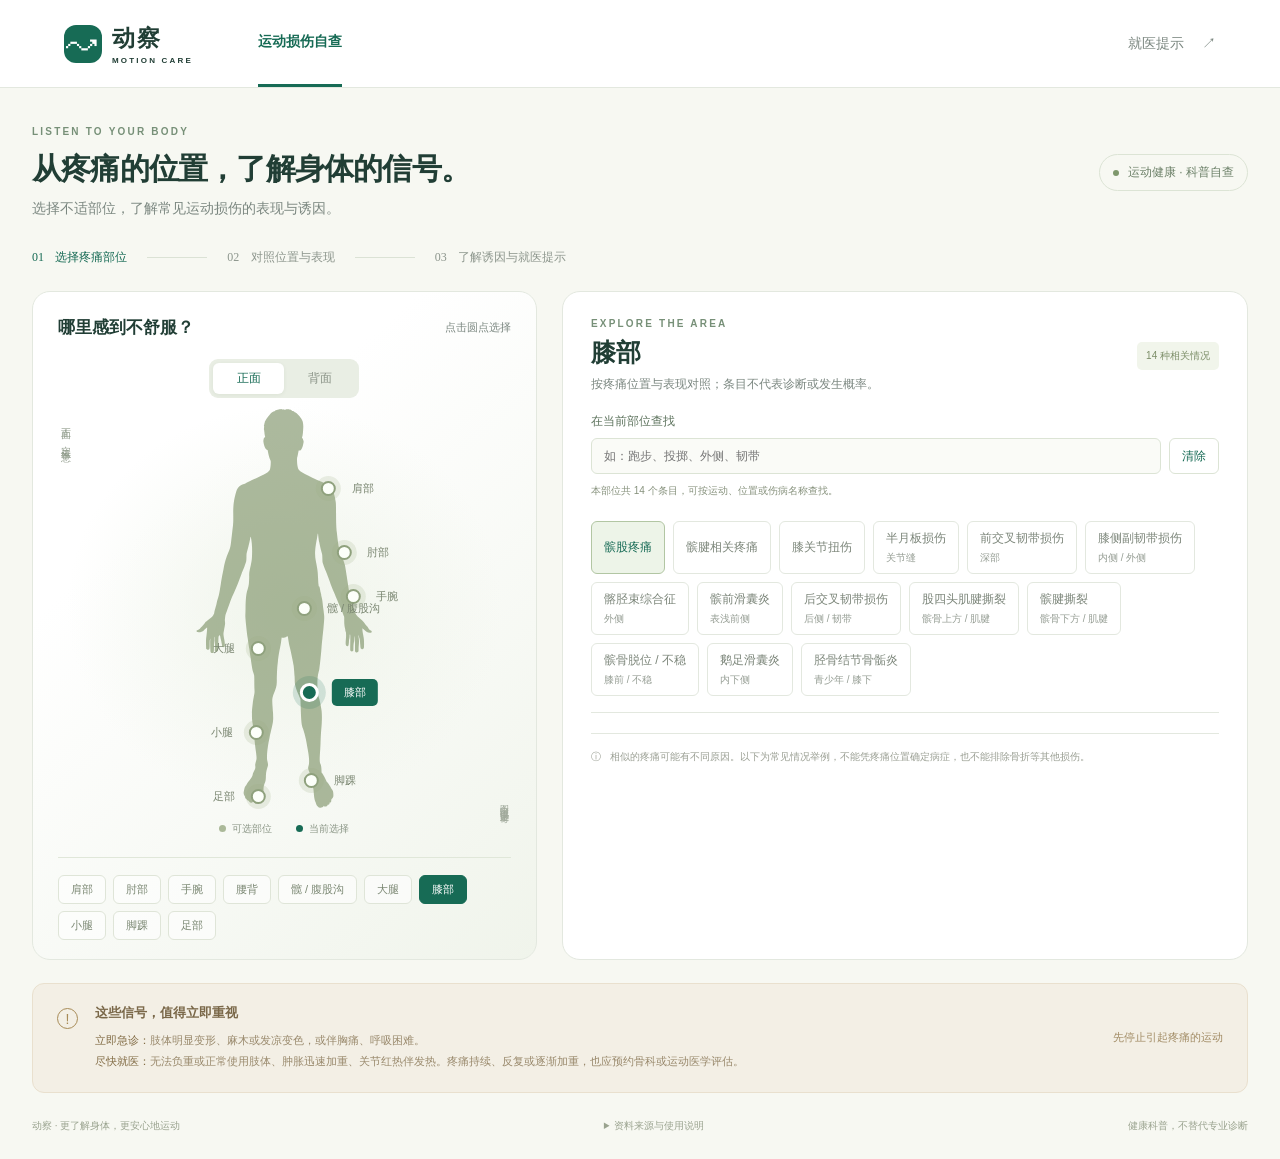
==== index.html @ 27d018d8 "Add files via upload 上传网站初始版本" ====
<!doctype html>
<html lang="zh-CN">
<head><meta charset="utf-8"><meta name="viewport" content="width=device-width, initial-scale=1"><title>动察 · 运动损伤自查</title><meta name="description" content="从疼痛部位出发，了解常见运动损伤的具体位置、疼痛表现与诱因。仅供健康科普，不替代医疗诊断。"><link rel="icon" href="data:image/svg+xml,%3Csvg xmlns='http://www.w3.org/2000/svg' viewBox='0 0 32 32'%3E%3Crect width='32' height='32' rx='9' fill='%23106b56'/%3E%3Cpath d='M5 17h7l3-8 4 15 3-7h5' stroke='white' fill='none' stroke-width='2'/%3E%3C/svg%3E"><link rel="stylesheet" href="style.css"><link rel="stylesheet" href="anatomy.css?v=loc3"><script defer src="conditions.js"></script><script defer src="sports-conditions.js"></script><script defer src="rehab.js"></script><script defer src="anatomy/credits.js"></script><script defer src="anatomy-zh.js?v=loc3"></script><script defer src="anatomy-locations.js?v=loc3"></script><script defer src="anatomy.js?v=loc3"></script><script defer src="app.js"></script></head>
<body>
<header class="header"><a class="brand" href="./" aria-label="动察首页"><span class="brand-icon">↝</span><strong>动察<span>MOTION CARE</span></strong></a><span class="nav-active">运动损伤自查</span><a class="header-help" href="#safety">就医提示 <span>↗</span></a></header>
<main><div class="intro"><div><div class="eyebrow">LISTEN TO YOUR BODY</div><h1>从疼痛的位置，了解身体的信号。</h1><p>选择不适部位，了解常见运动损伤的表现与诱因。</p></div><span class="intro-label"><i></i> 运动健康 · 科普自查</span></div>
<div class="steps"><span class="current"><b>01</b> 选择疼痛部位</span><i></i><span><b>02</b> 对照位置与表现</span><i></i><span><b>03</b> 了解诱因与就医提示</span></div>
<div class="workspace"><section class="body-panel" aria-labelledby="body-title"><div class="panel-heading"><h2 id="body-title">哪里感到不舒服？</h2><span>点击圆点选择</span></div><div class="view-switch" aria-label="人体视角"><button data-view="front" aria-pressed="true">正面</button><button data-view="back" aria-pressed="false">背面</button></div><div class="body-stage"><span class="orientation" id="orientation">正面 · 示意图</span><div class="human"><img src="body.svg" alt="人体全身轮廓，使用标记或下方按钮选择疼痛部位"><div id="hotspots"></div></div><span class="body-caption">图中区域仅供定位参考</span></div><div class="legend"><span><i></i>可选部位</span><span><i class="selected-dot"></i>当前选择</span></div><div class="region-buttons" id="regions" aria-label="按名称选择部位"></div></section>
<section class="detail-panel" aria-labelledby="region-title"><div class="region-header"><div><div class="eyebrow">EXPLORE THE AREA</div><h2 id="region-title"></h2><p id="region-subtitle"></p></div><span class="region-number" id="region-count"></span></div><div class="condition-tabs" id="conditions" aria-label="选择常见损伤"></div><article id="detail" aria-live="polite"></article><div class="clinical-note"><span>ⓘ</span><p>相似的疼痛可能有不同原因。以下为常见情况举例，不能凭疼痛位置确定病症，也不能排除骨折等其他损伤。</p></div></section></div>
<section class="safety" id="safety"><div class="safety-symbol">!</div><div><h2>这些信号，值得立即重视</h2><p><strong>立即急诊：</strong>肢体明显变形、麻木或发凉变色，或伴胸痛、呼吸困难。<br><strong>尽快就医：</strong>无法负重或正常使用肢体、肿胀迅速加重、关节红热伴发热。疼痛持续、反复或逐渐加重，也应预约骨科或运动医学评估。</p></div><span class="safety-tag">先停止引起疼痛的运动</span></section>
<footer><span>动察 · 更了解身体，更安心地运动</span><details><summary>资料来源与使用说明</summary><p>医学科普参考 NHS、AAOS、Mayo Clinic、AOFAS、ASSH、HSS 及运动损伤医学综述；各条目附对应来源。本页内容为整理摘要，未经过临床审核，不提供诊断、用药或个体化治疗建议。资料核对：2026-10-04。</p><p><a href="https://www.nhs.uk/conditions/sprains-and-strains/" target="_blank" rel="noopener">NHS · 扭伤与拉伤</a> · <a href="https://www.orthoinfo.org/diseases--conditions/sprains-strains-and-other-soft-tissue-injuries" target="_blank" rel="noopener">AAOS · 软组织损伤</a></p><p>人体轮廓：Mikael Häggström / Frédéric MICHEL / RexxS，公共领域。<a href="https://commons.wikimedia.org/wiki/File:Human_body_silhouette.svg" target="_blank" rel="noopener">查看原图</a>。本页调整显示颜色；正背面使用相同定位轮廓，非精确解剖图。</p><p>你的部位选择仅在当前页面使用，不上传健康信息。</p></details><span>健康科普，不替代专业诊断</span></footer></main></body></html>
---- style.css ----
@charset "UTF-8";
@media(min-width:761px){.body-panel{align-self:start;position:sticky;top:20px}}
.rehab-section{margin-top:24px;border-top:1px solid var(--line);padding-top:22px}.rehab-heading{display:flex;gap:9px;align-items:flex-start}.rehab-heading h4{font-size:16px;margin:0 0 5px}.rehab-heading p{font-size:11px;color:#7d8c76;margin:0}.rehab-badge{margin-left:auto;white-space:nowrap;background:#edf4e8;color:var(--green);padding:5px 8px;border-radius:5px;font-size:10px}.rehab-prerequisite{margin-top:15px;padding:13px 15px;background:#f0f5eb;border-radius:8px;color:#61745a;font-size:11px;line-height:1.9}.rehab-prerequisite strong{font-size:12px;color:var(--green)}.rehab-prerequisite p{margin:4px 0 0}.rehab-stage{margin-top:19px}.rehab-stage h5{margin:0 0 5px;font-size:13px;color:var(--green)}.rehab-stage>p{font-size:11px;line-height:1.8;color:#88907f;margin:0 0 10px}.exercise-card{margin:8px 0;border:1px solid #dfe8d8;border-radius:8px;background:#fcfdf9;overflow:hidden}.exercise-card summary{cursor:pointer;padding:12px 14px;line-height:1.7;color:#355a43;font-size:12px}.exercise-card summary span{font-weight:600}.exercise-card summary small{display:block;margin-left:16px;margin-top:3px;color:#8a957e;font-size:10px}.exercise-card[open] summary{background:#f1f6eb;border-bottom:1px solid #e2e9dc}.exercise-body{padding:3px 14px 13px;font-size:11px;line-height:1.9;color:#6a7b60}.exercise-equipment{color:#8d9983;font-size:10px}.exercise-body ol{padding-left:20px}.exercise-body li+li{margin-top:5px}.exercise-tip{padding:8px 10px;background:#f6f1e7;border-radius:5px;color:#8a7755}.exercise-body a,.rehab-link{font-size:10px;color:var(--green);text-underline-offset:3px}.rehab-avoid{font-size:11px;line-height:1.9;color:#867452;margin:15px 0}.rehab-stop{border-left:3px solid #c29765;padding:10px 13px;background:#f8f3e9;border-radius:4px;color:#8a7250;font-size:11px;line-height:1.9}.rehab-stop p{margin:4px 0 0}.rehab-dosage,.rehab-review{font-size:10px;line-height:1.9;color:#929a87}.rehab-review{margin-bottom:0}.rehab-path{padding-left:21px;color:#6e7e64;font-size:12px;line-height:1.9}.rehab-path li{padding:5px 0 5px 4px}@media(max-width:760px){.exercise-card summary{padding:12px}.rehab-heading h4{font-size:15px}.rehab-heading{gap:7px}.rehab-badge{font-size:9px;padding:5px 6px}}
.condition-search{margin-top:20px}.condition-search label{display:block;font-size:12px;color:#5c725c;margin-bottom:8px}.condition-search>div{display:flex;gap:8px}.condition-search input{width:100%;min-width:0;padding:10px 12px;border:1px solid #dce4d5;border-radius:6px;font:inherit;font-size:12px;background:#fafbf7;color:var(--dark)}.condition-search input:focus-visible{outline:2px solid var(--green);outline-offset:2px}.condition-search button{flex-shrink:0;border:1px solid #dce4d5;background:white;border-radius:6px;color:var(--green);font-size:12px;padding:8px 12px}.condition-search p{font-size:10px;color:#87927d;line-height:1.7;margin:8px 0 0}.empty-result{background:#f5f7ef;padding:24px 18px;border-radius:8px}.empty-result h3{font-size:16px}.empty-result p{font-size:12px;line-height:1.8;color:#7a856f}.region-number{white-space:nowrap;flex-shrink:0}
.condition-tabs button small{display:block;font-size:10px;font-weight:400;opacity:.8;margin-top:4px}.condition-tabs button{text-align:left}.condition-care{margin-top:16px;padding:12px 14px;background:#f8f3e9;border-left:3px solid #bd9b69;border-radius:4px;color:#806d4d;font-size:11px;line-height:1.8}.condition-care strong{font-size:12px}.condition-care p{margin:4px 0 0}
.human img{opacity:.65!important;filter:none!important}
:root{--green:#176b55;--dark:#213e35;--muted:#7b8780;--line:#e3e8df;--paper:#f7f8f2;--light:#eaf1e7;--orange:#d88255}*{box-sizing:border-box}html{scroll-behavior:smooth}body{margin:0;background:var(--paper);color:var(--dark);font-family:Inter,"Segoe UI","Microsoft YaHei",sans-serif;font-size:14px}button,a{-webkit-tap-highlight-color:transparent}button{font:inherit;cursor:pointer}button:focus-visible,a:focus-visible,summary:focus-visible{outline:3px solid #d99b52;outline-offset:4px}a{color:var(--green)}.header{height:88px;background:#fff;border-bottom:1px solid var(--line);display:flex;align-items:center;padding:0 max(5vw,24px);gap:65px}.brand{text-decoration:none;display:flex;gap:10px;align-items:center;color:var(--dark)}.brand-icon{display:grid;place-items:center;width:38px;height:38px;background:var(--green);color:white;font-size:35px;border-radius:12px}.brand strong{font-size:23px;letter-spacing:2px}.brand strong span{display:block;font-size:8px;letter-spacing:2.2px;margin-top:2px}.nav-active{align-self:stretch;display:flex;align-items:center;border-bottom:3px solid var(--green);font-weight:600;color:var(--green)}.header-help{margin-left:auto;color:var(--muted);text-decoration:none}.header-help span{margin-left:14px}main{max-width:1320px;margin:auto;padding:38px 32px 24px}.intro{display:flex;align-items:center;justify-content:space-between}.eyebrow{font-size:10px;font-weight:650;letter-spacing:2.2px;color:#779078}h1{font-size:30px;letter-spacing:-.8px;margin:12px 0 10px;font-weight:600}.intro p{color:var(--muted);margin:0;font-size:14px}.intro-label{color:#6c8068;font-size:12px;padding:9px 13px;border:1px solid #dce4d5;border-radius:30px}.intro-label i{display:inline-block;width:6px;height:6px;background:#7e976c;border-radius:50%;margin-right:6px}.steps{display:flex;align-items:center;gap:20px;margin:31px 0 25px;font-size:12px;color:#8d968d}.steps b{font-family:Georgia,serif;font-weight:400;margin-right:8px}.steps .current{color:var(--green)}.steps i{width:60px;height:1px;background:#dbe2d5}.workspace{display:grid;grid-template-columns:minmax(320px,.92fr) minmax(450px,1.25fr);gap:25px}.body-panel,.detail-panel{background:white;border:1px solid var(--line);border-radius:18px}.body-panel{padding:24px 25px 19px;background:linear-gradient(140deg,#fff 30%,#f0f4eb)}.panel-heading{display:flex;align-items:center;justify-content:space-between}.panel-heading h2{font-size:17px;margin:0}.panel-heading>span{font-size:11px;color:var(--muted)}.view-switch{margin:20px auto 0;display:flex;width:150px;padding:4px;background:#e9eee4;border-radius:9px}.view-switch button{width:50%;padding:7px;border:0;border-radius:6px;background:transparent;color:#8a9387;font-size:12px}.view-switch button[aria-pressed=true]{background:white;color:var(--green);box-shadow:0 1px 4px #233a1510}.body-stage{height:420px;position:relative;background:radial-gradient(ellipse at center,#e5eddc80,transparent 68%)}.human{position:absolute;width:176.36px;height:400px;top:10px;left:50%;transform:translateX(-50%)}.human img{width:100%;height:100%;opacity:.18;filter:sepia(1) saturate(.6)}.orientation{position:absolute;top:22px;left:0;color:#8d9988;font-size:10px;writing-mode:vertical-rl;letter-spacing:2px}.body-caption{position:absolute;right:0;bottom:10px;color:#a1aa9c;font-size:9px;writing-mode:vertical-rl;letter-spacing:1px}.hotspot{position:absolute;transform:translate(-50%,-50%);width:34px;height:34px;background:transparent;border:0;display:grid;place-items:center;border-radius:50%;z-index:1}.hotspot::before{content:'';display:block;width:11px;height:11px;background:#fcfff9;border:2px solid #8fa17d;border-radius:50%;box-shadow:0 0 0 5px #99ac8030}.hotspot[aria-pressed=true]::before{width:13px;height:13px;background:var(--green);border:3px solid white;box-shadow:0 0 0 7px #176b5529}.hotspot span{position:absolute;white-space:nowrap;left:40px;font-size:11px;color:#798570;pointer-events:none}.hotspot.left-label span{left:auto;right:40px}.hotspot[aria-pressed=true] span{background:var(--green);color:white;padding:6px 12px;border-radius:5px}.legend{display:flex;justify-content:center;gap:24px;font-size:10px;color:#8b9686;margin:4px 0 21px}.legend i{display:inline-block;width:7px;height:7px;background:#abb999;border-radius:50%;margin-right:6px}.legend .selected-dot{background:var(--green)}.region-buttons{display:flex;flex-wrap:wrap;gap:7px;padding-top:17px;border-top:1px solid #e0e7d9}.region-buttons button{background:#fff9;border:1px solid #dfe5d8;border-radius:6px;padding:6px 12px;color:#7a8772;font-size:11px}.region-buttons button[aria-pressed=true]{background:var(--green);color:white;border-color:var(--green)}.detail-panel{padding:26px 28px}.region-header{display:flex;align-items:center;justify-content:space-between}.region-header h2{font-size:25px;margin:7px 0}.region-header p{font-size:12px;color:var(--muted);margin:0}.region-number{font-size:10px;background:#f1f5eb;color:#7c8e68;border-radius:5px;padding:7px 9px}.condition-tabs{display:flex;gap:8px;flex-wrap:wrap;margin:22px 0 20px;border-bottom:1px solid var(--line);padding-bottom:16px}.condition-tabs button{border:1px solid var(--line);background:white;color:#7b8579;padding:8px 12px;border-radius:6px;font-size:12px}.condition-tabs button[aria-pressed=true]{background:#edf4e8;color:var(--green);border-color:#b2c6a3}.detail-top{display:flex;align-items:center;justify-content:space-between;gap:12px}h3{font-size:20px;margin:0 0 4px;font-weight:600}.english{font-size:10px;color:#99a190;letter-spacing:.4px}.kind{font-size:10px;color:#aa8253;background:#f8f2e5;padding:5px 8px;border-radius:4px;white-space:nowrap}.location-card{display:grid;grid-template-columns:145px 1fr;margin-top:18px;background:#f5f7ef;border:1px solid #e9eddf;border-radius:10px;overflow:hidden;min-height:150px;align-items:center}.zoom{height:150px;position:relative;overflow:hidden;border-right:1px solid #e3e9d9;background:radial-gradient(ellipse,#edf0df,transparent)}.zoom svg{width:100%;height:100%}.location-copy{padding:17px}.location-copy h4{font-size:12px;margin:0 0 8px}.location-copy p{font-size:12px;line-height:1.8;color:#7a856f;margin:0}.location-key{font-size:9px;color:#b58264;margin-top:10px}.location-key::before{content:'●';margin-right:5px}.description-row{display:grid;grid-template-columns:28px 1fr;gap:7px;margin:20px 0 0}.row-icon{width:23px;height:23px;display:grid;place-items:center;background:#edf2e7;border-radius:6px;font-size:13px;color:#769261}.description-row h4{font-size:13px;margin:1px 0 7px}.description-row p{font-size:12px;line-height:1.95;color:#7a8477;margin:0}.tags{display:flex;gap:6px;margin-top:8px;flex-wrap:wrap}.tags span{font-size:10px;border:1px solid #e5e9df;color:#89927f;border-radius:4px;padding:3px 7px}.source{font-size:10px;display:inline-block;margin-top:14px;color:#8b9683;text-underline-offset:3px}.clinical-note{display:flex;gap:9px;border-top:1px solid var(--line);margin-top:18px;padding-top:14px;color:#9a9f93;font-size:10px;line-height:1.7}.clinical-note p{margin:0}.safety{background:#f3efe5;border:1px solid #e9e0ce;margin-top:23px;border-radius:12px;padding:20px 24px;display:flex;align-items:center;gap:17px}.safety-symbol{align-self:flex-start;margin-top:4px;display:grid;place-items:center;border:1.5px solid #a78b57;border-radius:50%;width:21px;height:21px;color:#a78b57;flex-shrink:0}.safety h2{font-size:13px;margin:0 0 8px;color:#7a6849}.safety p{font-size:11px;color:#99896c;line-height:1.9;margin:0}.safety strong{font-weight:500;color:#826c45}.safety-tag{white-space:nowrap;font-size:11px;color:#a18b64;margin-left:auto}footer{display:flex;justify-content:space-between;gap:20px;margin-top:24px;font-size:10px;color:#9aa38f;line-height:1.8}footer details{max-width:430px}footer summary{cursor:pointer}footer a{color:#789169}button:hover{filter:brightness(.96)}@media(min-width:1500px){main{padding-top:48px}}@media(max-width:1000px){.workspace{grid-template-columns:1fr 1.2fr;gap:16px}.detail-panel{padding:22px 20px}.intro-label{display:none}.body-panel{padding:24px 18px}.safety-tag{display:none}.location-card{grid-template-columns:115px 1fr}h1{font-size:27px}}@media(max-width:760px){.header{height:72px;padding:0 20px;gap:25px}.brand strong{font-size:20px}.header-help{font-size:11px}.nav-active{font-size:12px}main{padding:25px 16px}.intro h1{font-size:24px;line-height:1.5;max-width:320px}.intro p{font-size:12px}.steps{gap:8px;font-size:10px;justify-content:space-between}.steps i{width:15px}.steps b{margin-right:3px}.workspace{grid-template-columns:1fr}.body-stage{height:390px}.human{height:370px;width:163.14px}.region-buttons{justify-content:center}.detail-panel{padding:24px 20px}.safety{padding:19px 16px;align-items:flex-start}.safety p{font-size:11px}footer{flex-direction:column;gap:9px}.location-card{grid-template-columns:120px 1fr}.body-panel{padding:22px}.panel-heading>span{font-size:10px}}@media(prefers-reduced-motion:reduce){html{scroll-behavior:auto}}
---- anatomy.css ----
.anatomy-card{margin:20px 0 0;border:1px solid #dfe7d8;border-radius:12px;overflow:hidden;background:#fff}.anatomy-heading{padding:17px 18px 12px;display:flex;gap:12px;align-items:center;justify-content:space-between;background:#f7f9f2}.anatomy-heading h4{margin:5px 0 0;font-size:16px;color:#335344}.anatomy-heading .eyebrow{font-size:9px;letter-spacing:2px}.anatomy-view{font-size:10px;color:#86927c;padding:5px 8px;border:1px solid #dce5d2;border-radius:5px;white-space:nowrap}.anatomy-focus{display:flex;gap:9px;align-items:flex-start;padding:12px 18px;background:#fffaf4;border-bottom:1px solid #f0e5d7}.anatomy-focus>span{flex-shrink:0;border-radius:4px;padding:3px 7px;background:#f4e6d8;color:#ad754e;font-size:10px}.anatomy-focus p{font-size:12px;line-height:1.8;margin:0;color:#876c4f}.anatomy-focus strong{font-weight:500}.anatomy-open{position:relative;display:block;width:100%;padding:0;background:#fff;border:0;border-bottom:1px solid var(--line);text-align:initial;cursor:zoom-in}.anatomy-open img{display:block;width:100%;height:350px;object-fit:contain;padding:14px 18px 27px}.anatomy-open:hover{filter:none;background:#fdfefb}.anatomy-open>span{position:absolute;bottom:11px;right:13px;border:1px solid #dbe4d4;border-radius:5px;background:#fffffff2;color:var(--green);padding:5px 8px;font-size:10px}.anatomy-card figcaption{padding:15px 18px;background:#fafbf7;display:grid;grid-template-columns:1fr 1fr;gap:12px 18px}.anatomy-card h5{font-size:11px;font-weight:600;color:#5b7556;margin:0 0 8px}.anatomy-parts ul{list-style:none;padding:0;margin:0}.anatomy-parts li{font-size:10px;line-height:1.8;color:#85927a;margin-top:4px}.anatomy-parts li::before{content:'—';color:#a5b795;margin-right:6px}.anatomy-location p{font-size:12px;line-height:1.9;margin:0;color:#7b886e}.anatomy-context,.anatomy-note,.anatomy-credit{grid-column:1/-1;font-size:10px;line-height:1.8;margin:0;color:#8f9987}.anatomy-context{padding:9px 10px;background:#f0f4e9;border-radius:5px;color:#728365}.anatomy-credit{font-size:9px;padding-top:9px;border-top:1px solid #e7ecdf}.anatomy-credit a{color:#7c906a;text-underline-offset:3px}.anatomy-dialog{width:min(1050px,94vw);max-height:92vh;border:1px solid #dce5d4;border-radius:16px;padding:23px;background:#fff;box-shadow:0 20px 90px #17332240;color:var(--dark)}.anatomy-dialog::backdrop{background:#1634269c;backdrop-filter:none}.anatomy-dialog-head{display:flex;gap:15px;justify-content:space-between;align-items:center}.anatomy-dialog-head span{font-size:11px;color:#8b977e}.anatomy-dialog-head h2{font-size:19px;margin:6px 0 0;line-height:1.6}.anatomy-dialog-head button{flex-shrink:0;width:35px;height:35px;border:1px solid #dfe7d8;border-radius:50%;color:#6d825f;background:#f7f9f2;font-size:25px}.anatomy-dialog-focus{font-size:12px;line-height:1.9;color:#916d49;padding:10px 12px;background:#fcf6ed;border-radius:5px}.anatomy-dialog>img{display:block;width:100%;height:auto;max-height:65vh;object-fit:contain;background:white}.anatomy-dialog-note{font-size:11px;line-height:1.8;color:#8c9781}.anatomy-dialog .anatomy-credit{margin-top:14px}@media(max-width:760px){.anatomy-heading{padding:14px 12px;gap:6px}.anatomy-heading h4{font-size:15px}.anatomy-view{font-size:9px;padding:4px 6px}.anatomy-focus{padding:11px 12px;gap:7px}.anatomy-focus p{font-size:11px}.anatomy-focus>span{font-size:9px;padding:3px 5px}.anatomy-open img{height:300px;padding:12px 8px 28px}.anatomy-card figcaption{padding:13px 12px;grid-template-columns:1fr;gap:14px}.anatomy-location{padding-top:12px;border-top:1px solid #e4ebdc}.anatomy-parts ul{display:grid;grid-template-columns:1fr 1fr;gap:0 6px}.anatomy-parts li{font-size:10px;overflow-wrap:anywhere}.anatomy-dialog{padding:15px;width:95vw;border-radius:12px}.anatomy-dialog-head h2{font-size:16px}.anatomy-dialog>img{max-height:none}}
.anatomy-open .anatomy-graphic{display:block;width:100%;height:350px;padding:14px 18px 27px;box-sizing:border-box}.anatomy-dialog>.anatomy-graphic{display:block;width:100%;height:auto;max-height:65vh;background:#fff}.anatomy-graphic text{user-select:none}@media(max-width:760px){.anatomy-open .anatomy-graphic{height:300px;padding:12px 8px 28px}.anatomy-dialog>.anatomy-graphic{max-height:none}}
.location-key-panel{padding:14px 18px;background:#fff6ef;border-bottom:1px solid #f0dfd2;color:#914b32}.location-key-panel strong{font-size:12px}.location-key-panel p{margin:6px 0;font-size:13px;line-height:1.8}.location-key-panel .location-detail{font-size:11px;color:#86725e}.location-key-panel small{font-size:10px;line-height:1.7;color:#948575}.location-key-deep{background:#fff8eb}.location-key-reference{background:#f1f4ed;color:#5c7054}.anatomy-dialog .location-key-panel{border-radius:8px;margin-top:12px}.condition-location-markers text{font-weight:700}
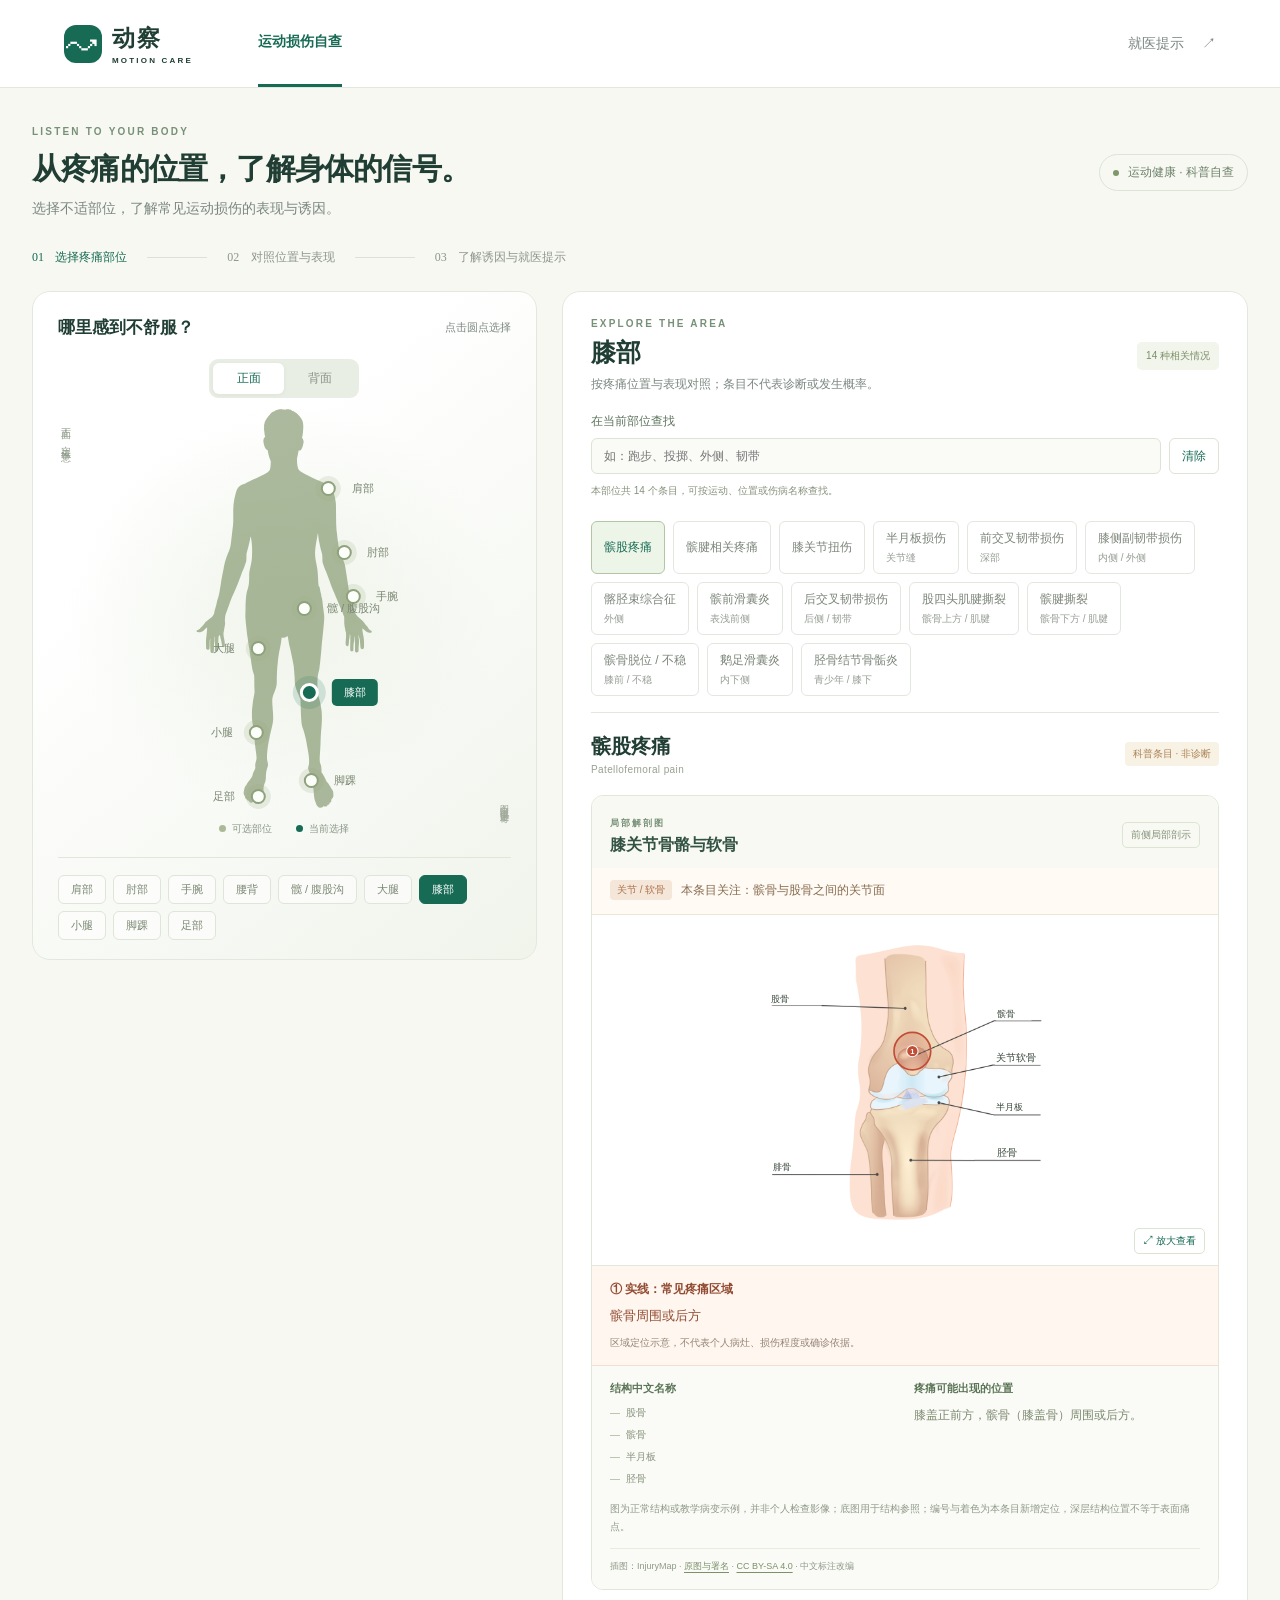
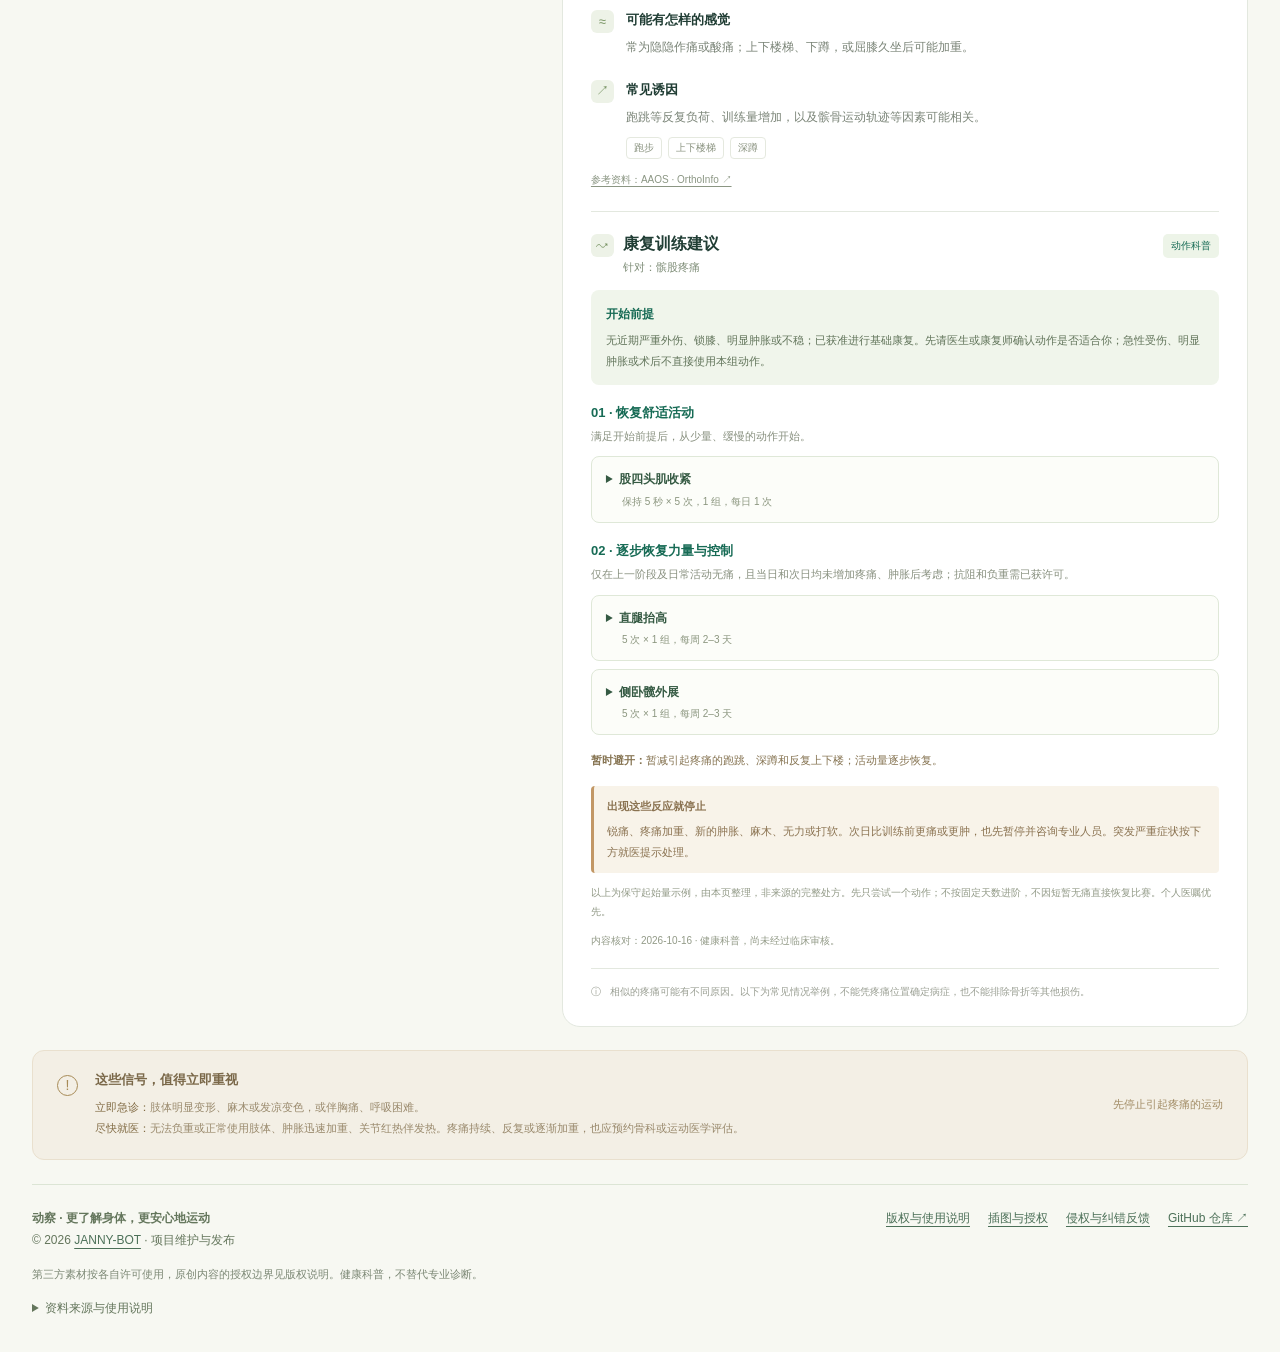
==== commit c7f12a00: "Add files via upload 补齐： - 页脚的 © 2026 JANNY-BOT 署名与版权入口 - 版权、隐私、健康内容及侵权反馈说明 - 32 项插图的作者与授权清单 - 仓" ====
--- a/index.html
+++ b/index.html
@@ -1,6 +1,6 @@
 <!doctype html>
 <html lang="zh-CN">
-<head><meta charset="utf-8"><meta name="viewport" content="width=device-width, initial-scale=1"><title>动察 · 运动损伤自查</title><meta name="description" content="从疼痛部位出发，了解常见运动损伤的具体位置、疼痛表现与诱因。仅供健康科普，不替代医疗诊断。"><link rel="icon" href="data:image/svg+xml,%3Csvg xmlns='http://www.w3.org/2000/svg' viewBox='0 0 32 32'%3E%3Crect width='32' height='32' rx='9' fill='%23106b56'/%3E%3Cpath d='M5 17h7l3-8 4 15 3-7h5' stroke='white' fill='none' stroke-width='2'/%3E%3C/svg%3E"><link rel="stylesheet" href="style.css"><link rel="stylesheet" href="anatomy.css?v=loc3"><script defer src="conditions.js"></script><script defer src="sports-conditions.js"></script><script defer src="rehab.js"></script><script defer src="anatomy/credits.js"></script><script defer src="anatomy-zh.js?v=loc3"></script><script defer src="anatomy-locations.js?v=loc3"></script><script defer src="anatomy.js?v=loc3"></script><script defer src="app.js"></script></head>
+<head><meta charset="utf-8"><meta name="viewport" content="width=device-width, initial-scale=1"><title>动察 · 运动损伤自查</title><meta name="description" content="从疼痛部位出发，了解常见运动损伤的具体位置、疼痛表现与诱因。仅供健康科普，不替代医疗诊断。"><link rel="icon" href="data:image/svg+xml,%3Csvg xmlns='http://www.w3.org/2000/svg' viewBox='0 0 32 32'%3E%3Crect width='32' height='32' rx='9' fill='%23106b56'/%3E%3Cpath d='M5 17h7l3-8 4 15 3-7h5' stroke='white' fill='none' stroke-width='2'/%3E%3C/svg%3E"><link rel="stylesheet" href="style.css"><link rel="stylesheet" href="anatomy.css?v=loc3"><script defer src="conditions.js"></script><script defer src="sports-conditions.js"></script><script defer src="rehab.js"></script><script defer src="anatomy/credits.js"></script><script defer src="anatomy-zh.js?v=loc3"></script><script defer src="anatomy-locations.js?v=loc3"></script><script defer src="anatomy.js?v=loc3"></script><script defer src="app.js"></script><link rel="stylesheet" href="legal.css?v=rights1"></head>
 <body>
 <header class="header"><a class="brand" href="./" aria-label="动察首页"><span class="brand-icon">↝</span><strong>动察<span>MOTION CARE</span></strong></a><span class="nav-active">运动损伤自查</span><a class="header-help" href="#safety">就医提示 <span>↗</span></a></header>
 <main><div class="intro"><div><div class="eyebrow">LISTEN TO YOUR BODY</div><h1>从疼痛的位置，了解身体的信号。</h1><p>选择不适部位，了解常见运动损伤的表现与诱因。</p></div><span class="intro-label"><i></i> 运动健康 · 科普自查</span></div>
@@ -8,4 +8,4 @@
 <div class="workspace"><section class="body-panel" aria-labelledby="body-title"><div class="panel-heading"><h2 id="body-title">哪里感到不舒服？</h2><span>点击圆点选择</span></div><div class="view-switch" aria-label="人体视角"><button data-view="front" aria-pressed="true">正面</button><button data-view="back" aria-pressed="false">背面</button></div><div class="body-stage"><span class="orientation" id="orientation">正面 · 示意图</span><div class="human"><img src="body.svg" alt="人体全身轮廓，使用标记或下方按钮选择疼痛部位"><div id="hotspots"></div></div><span class="body-caption">图中区域仅供定位参考</span></div><div class="legend"><span><i></i>可选部位</span><span><i class="selected-dot"></i>当前选择</span></div><div class="region-buttons" id="regions" aria-label="按名称选择部位"></div></section>
 <section class="detail-panel" aria-labelledby="region-title"><div class="region-header"><div><div class="eyebrow">EXPLORE THE AREA</div><h2 id="region-title"></h2><p id="region-subtitle"></p></div><span class="region-number" id="region-count"></span></div><div class="condition-tabs" id="conditions" aria-label="选择常见损伤"></div><article id="detail" aria-live="polite"></article><div class="clinical-note"><span>ⓘ</span><p>相似的疼痛可能有不同原因。以下为常见情况举例，不能凭疼痛位置确定病症，也不能排除骨折等其他损伤。</p></div></section></div>
 <section class="safety" id="safety"><div class="safety-symbol">!</div><div><h2>这些信号，值得立即重视</h2><p><strong>立即急诊：</strong>肢体明显变形、麻木或发凉变色，或伴胸痛、呼吸困难。<br><strong>尽快就医：</strong>无法负重或正常使用肢体、肿胀迅速加重、关节红热伴发热。疼痛持续、反复或逐渐加重，也应预约骨科或运动医学评估。</p></div><span class="safety-tag">先停止引起疼痛的运动</span></section>
-<footer><span>动察 · 更了解身体，更安心地运动</span><details><summary>资料来源与使用说明</summary><p>医学科普参考 NHS、AAOS、Mayo Clinic、AOFAS、ASSH、HSS 及运动损伤医学综述；各条目附对应来源。本页内容为整理摘要，未经过临床审核，不提供诊断、用药或个体化治疗建议。资料核对：2026-10-04。</p><p><a href="https://www.nhs.uk/conditions/sprains-and-strains/" target="_blank" rel="noopener">NHS · 扭伤与拉伤</a> · <a href="https://www.orthoinfo.org/diseases--conditions/sprains-strains-and-other-soft-tissue-injuries" target="_blank" rel="noopener">AAOS · 软组织损伤</a></p><p>人体轮廓：Mikael Häggström / Frédéric MICHEL / RexxS，公共领域。<a href="https://commons.wikimedia.org/wiki/File:Human_body_silhouette.svg" target="_blank" rel="noopener">查看原图</a>。本页调整显示颜色；正背面使用相同定位轮廓，非精确解剖图。</p><p>你的部位选择仅在当前页面使用，不上传健康信息。</p></details><span>健康科普，不替代专业诊断</span></footer></main></body></html>
+<footer class="site-footer"><div><p><strong>动察 · 更了解身体，更安心地运动</strong></p><p>© 2026 <a href="https://github.com/JANNY-BOT" target="_blank" rel="noopener">JANNY-BOT</a> · 项目维护与发布</p></div><nav aria-label="版权与反馈"><a href="legal.html">版权与使用说明</a><a href="third-party-notices.html">插图与授权</a><a href="legal.html#report">侵权与纠错反馈</a><a href="https://github.com/JANNY-BOT/motion-check" target="_blank" rel="noopener">GitHub 仓库 ↗</a></nav><p class="footer-note">第三方素材按各自许可使用，原创内容的授权边界见版权说明。健康科普，不替代专业诊断。</p><details><summary>资料来源与使用说明</summary><p>医学科普参考 NHS、AAOS、Mayo Clinic、AOFAS、ASSH、HSS 及运动损伤医学综述；各条目附对应来源。本页内容为整理摘要，未经过临床审核，不提供诊断、用药或个体化治疗建议。资料核对：2026-10-04。</p><p><a href="https://www.nhs.uk/conditions/sprains-and-strains/" target="_blank" rel="noopener">NHS · 扭伤与拉伤</a> · <a href="https://www.orthoinfo.org/diseases--conditions/sprains-strains-and-other-soft-tissue-injuries" target="_blank" rel="noopener">AAOS · 软组织损伤</a></p><p>人体轮廓：Mikael Häggström / Frédéric MICHEL / RexxS，公共领域。<a href="https://commons.wikimedia.org/wiki/File:Human_body_silhouette.svg" target="_blank" rel="noopener">查看原图</a>。本页调整显示颜色；正背面使用相同定位轮廓，非精确解剖图。</p><p>你的部位选择仅在当前页面使用，不上传健康信息。</p></details></footer></main></body></html>
--- a/legal.css
+++ b/legal.css
@@ -0,0 +1 @@
+.site-footer{display:grid;grid-template-columns:1fr auto;gap:12px 24px;padding:22px 0 8px;border-top:1px solid #dce5d5;color:#64765c;font-size:12px;line-height:1.9}.site-footer p{margin:0}.site-footer nav{display:flex;flex-wrap:wrap;gap:8px 18px}.site-footer a{color:#4c7058;text-underline-offset:4px}.site-footer details{grid-column:1/-1;max-width:none}.site-footer details p{margin-top:10px}.site-footer .footer-note{grid-column:1/-1;font-size:11px;color:#7c8875}.legal-main{max-width:940px;margin:auto;padding:40px 24px 64px;color:#344b3c;line-height:1.95}.legal-main h1{font-size:28px;line-height:1.5}.legal-main h2{font-size:19px;margin:30px 0 12px}.legal-main p,.legal-main li{font-size:14px;color:#61705b}.legal-main a{color:#28745a;text-underline-offset:4px;overflow-wrap:anywhere}.legal-meta{font-size:12px;color:#7c8875}.legal-nav{display:flex;gap:12px 22px;flex-wrap:wrap;padding:16px 0;border-bottom:1px solid #dce5d5}.legal-callout{background:#f5eee2;border-left:3px solid #b89663;border-radius:5px;padding:14px 18px}.license-table-wrap{overflow-x:auto}.license-table{border-collapse:collapse;width:100%;font-size:12px;min-width:650px}.license-table th,.license-table td{text-align:left;vertical-align:top;padding:12px;border-bottom:1px solid #dce5d5}.license-table th{background:#edf2e7}.license-table td:first-child{min-width:150px}.license-table td a{overflow-wrap:anywhere}.legal-main :focus-visible,.site-footer :focus-visible{outline:2px solid #3d7f60;outline-offset:4px}@media(max-width:760px){.site-footer{grid-template-columns:1fr;font-size:11px}.legal-main{padding:26px 18px 44px}.legal-main h1{font-size:23px}.legal-main p,.legal-main li{font-size:13px}}
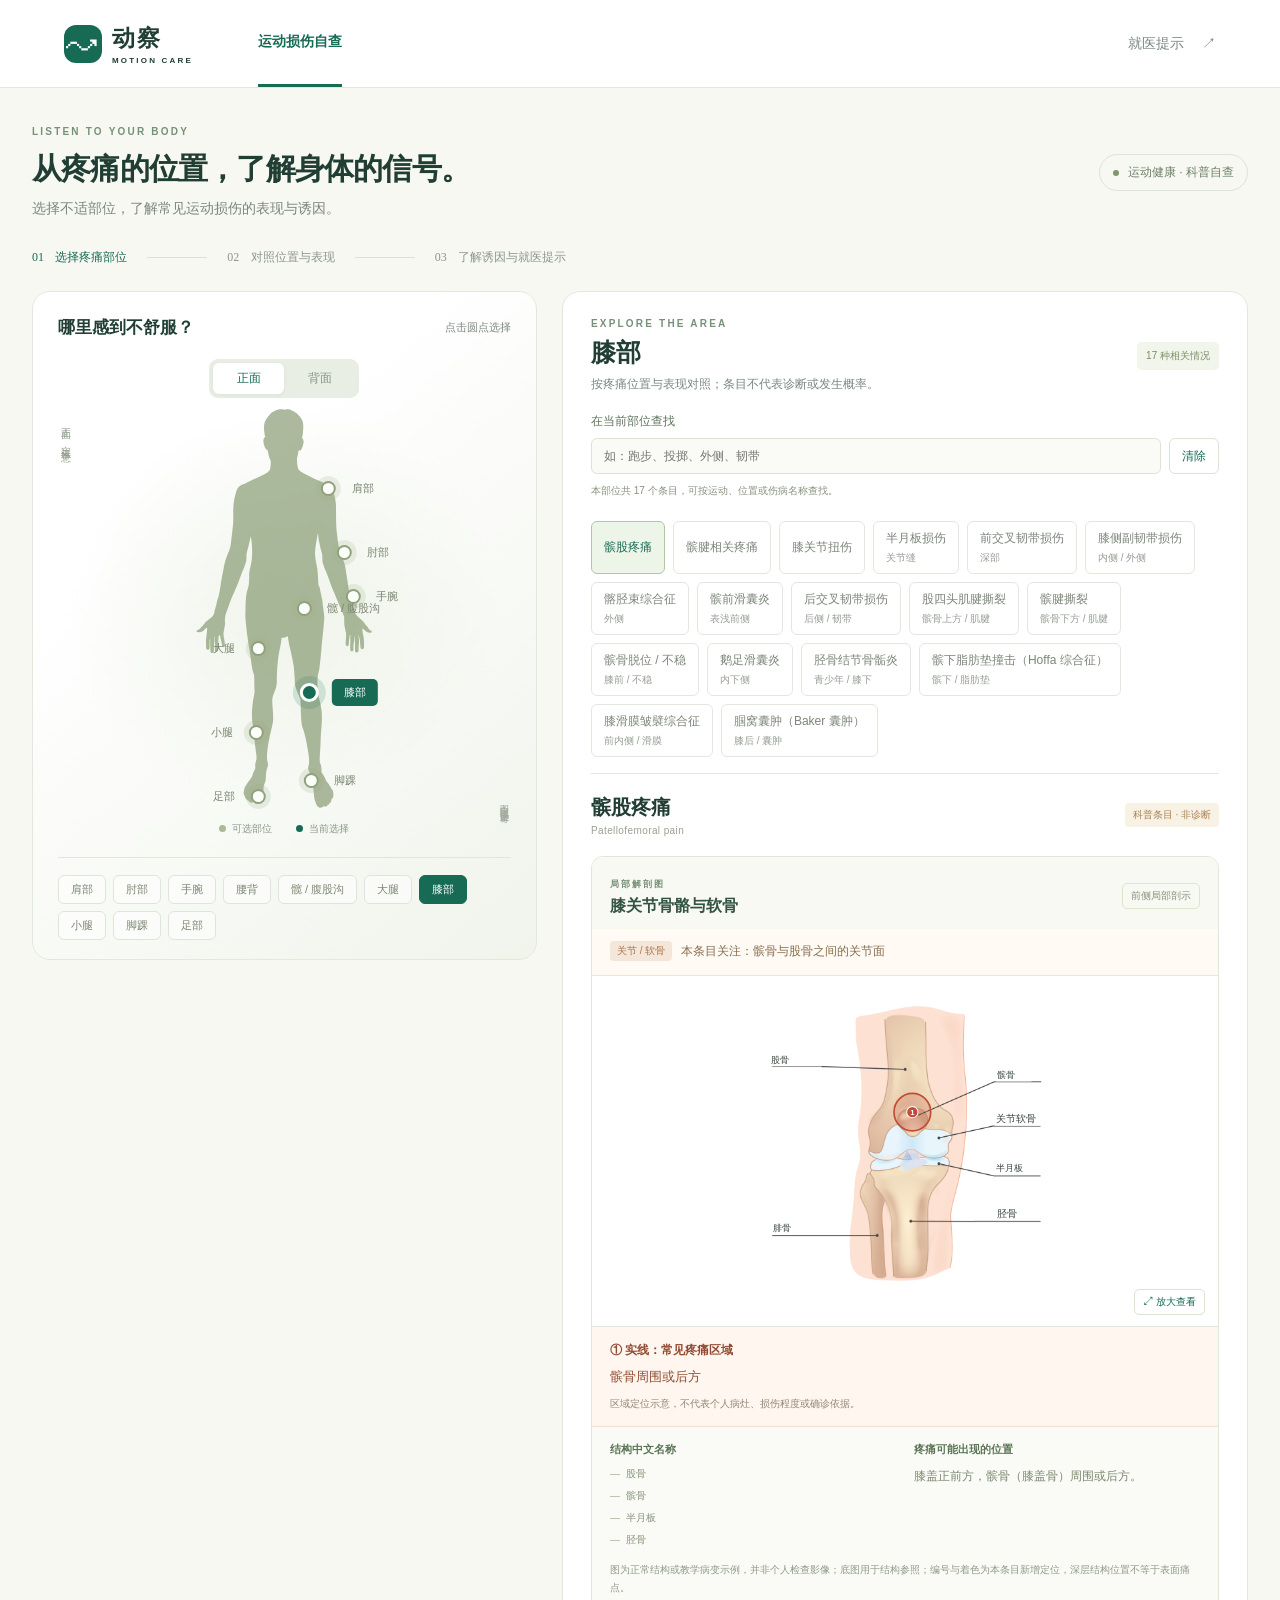
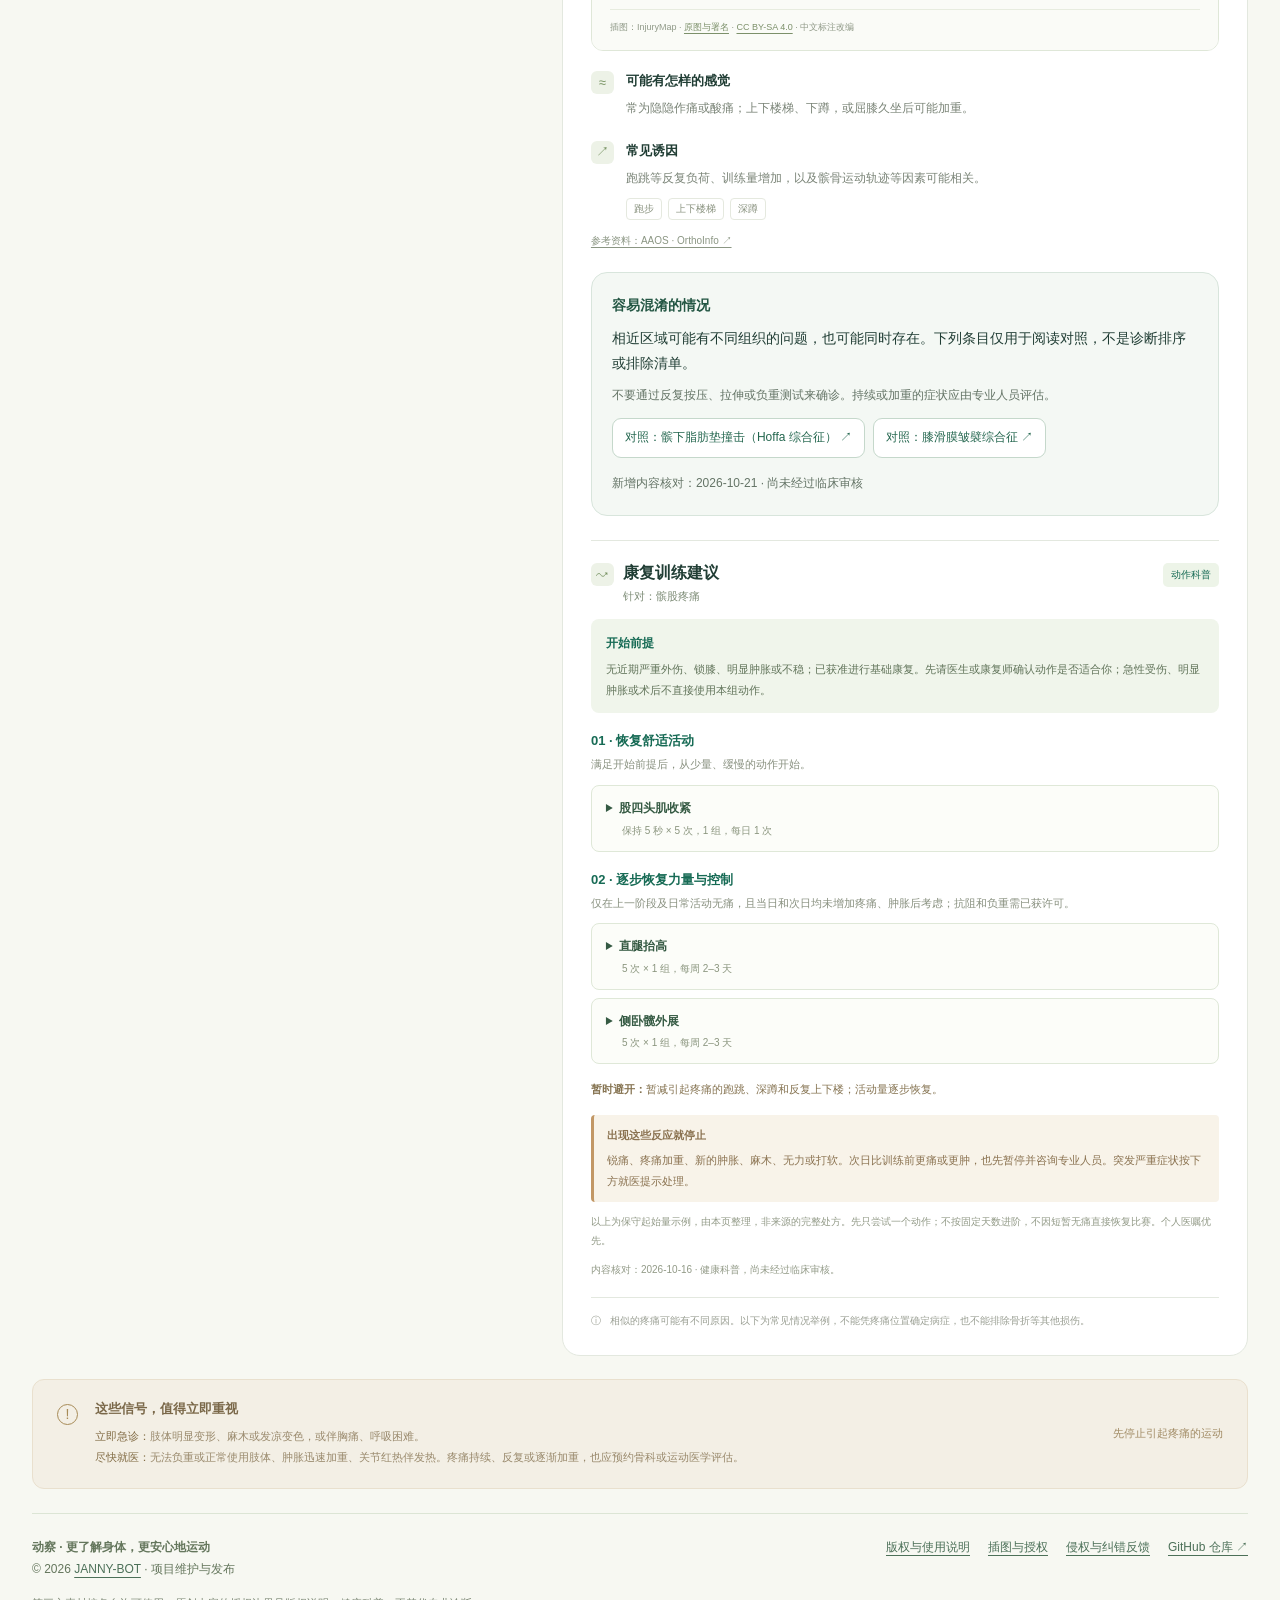
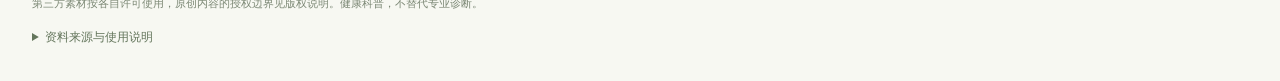
==== commit 9d8c18d0: "Add files via upload - 增加了一些症状 - 增加“容易混淆的情况”和条目互跳，并补齐定位说明、参考来源及康复注意事项" ====
--- a/index.html
+++ b/index.html
@@ -1,6 +1,6 @@
 <!doctype html>
 <html lang="zh-CN">
-<head><meta charset="utf-8"><meta name="viewport" content="width=device-width, initial-scale=1"><title>动察 · 运动损伤自查</title><meta name="description" content="从疼痛部位出发，了解常见运动损伤的具体位置、疼痛表现与诱因。仅供健康科普，不替代医疗诊断。"><link rel="icon" href="data:image/svg+xml,%3Csvg xmlns='http://www.w3.org/2000/svg' viewBox='0 0 32 32'%3E%3Crect width='32' height='32' rx='9' fill='%23106b56'/%3E%3Cpath d='M5 17h7l3-8 4 15 3-7h5' stroke='white' fill='none' stroke-width='2'/%3E%3C/svg%3E"><link rel="stylesheet" href="style.css"><link rel="stylesheet" href="anatomy.css?v=loc3"><script defer src="conditions.js"></script><script defer src="sports-conditions.js"></script><script defer src="rehab.js"></script><script defer src="anatomy/credits.js"></script><script defer src="anatomy-zh.js?v=loc3"></script><script defer src="anatomy-locations.js?v=loc3"></script><script defer src="anatomy.js?v=loc3"></script><script defer src="app.js"></script><link rel="stylesheet" href="legal.css?v=rights1"></head>
+<head><meta charset="utf-8"><meta name="viewport" content="width=device-width, initial-scale=1"><title>动察 · 运动损伤自查</title><meta name="description" content="从疼痛部位出发，了解常见运动损伤的具体位置、疼痛表现与诱因。仅供健康科普，不替代医疗诊断。"><link rel="icon" href="data:image/svg+xml,%3Csvg xmlns='http://www.w3.org/2000/svg' viewBox='0 0 32 32'%3E%3Crect width='32' height='32' rx='9' fill='%23106b56'/%3E%3Cpath d='M5 17h7l3-8 4 15 3-7h5' stroke='white' fill='none' stroke-width='2'/%3E%3C/svg%3E"><link rel="stylesheet" href="style.css?v=20261021"><link rel="stylesheet" href="anatomy.css?v=loc3"><script defer src="conditions.js"></script><script defer src="sports-conditions.js"></script><script defer src="rehab.js?v=20261021"></script><script defer src="anatomy/credits.js"></script><script defer src="anatomy-zh.js?v=loc3"></script><script defer src="anatomy-locations.js?v=20261021"></script><script defer src="anatomy.js?v=20261021"></script><script defer src="overlooked-conditions.js?v=20261021"></script><script defer src="app.js?v=20261021"></script><link rel="stylesheet" href="legal.css?v=rights1"></head>
 <body>
 <header class="header"><a class="brand" href="./" aria-label="动察首页"><span class="brand-icon">↝</span><strong>动察<span>MOTION CARE</span></strong></a><span class="nav-active">运动损伤自查</span><a class="header-help" href="#safety">就医提示 <span>↗</span></a></header>
 <main><div class="intro"><div><div class="eyebrow">LISTEN TO YOUR BODY</div><h1>从疼痛的位置，了解身体的信号。</h1><p>选择不适部位，了解常见运动损伤的表现与诱因。</p></div><span class="intro-label"><i></i> 运动健康 · 科普自查</span></div>
--- a/style.css
+++ b/style.css
@@ -5,3 +5,12 @@
 .condition-tabs button small{display:block;font-size:10px;font-weight:400;opacity:.8;margin-top:4px}.condition-tabs button{text-align:left}.condition-care{margin-top:16px;padding:12px 14px;background:#f8f3e9;border-left:3px solid #bd9b69;border-radius:4px;color:#806d4d;font-size:11px;line-height:1.8}.condition-care strong{font-size:12px}.condition-care p{margin:4px 0 0}
 .human img{opacity:.65!important;filter:none!important}
 :root{--green:#176b55;--dark:#213e35;--muted:#7b8780;--line:#e3e8df;--paper:#f7f8f2;--light:#eaf1e7;--orange:#d88255}*{box-sizing:border-box}html{scroll-behavior:smooth}body{margin:0;background:var(--paper);color:var(--dark);font-family:Inter,"Segoe UI","Microsoft YaHei",sans-serif;font-size:14px}button,a{-webkit-tap-highlight-color:transparent}button{font:inherit;cursor:pointer}button:focus-visible,a:focus-visible,summary:focus-visible{outline:3px solid #d99b52;outline-offset:4px}a{color:var(--green)}.header{height:88px;background:#fff;border-bottom:1px solid var(--line);display:flex;align-items:center;padding:0 max(5vw,24px);gap:65px}.brand{text-decoration:none;display:flex;gap:10px;align-items:center;color:var(--dark)}.brand-icon{display:grid;place-items:center;width:38px;height:38px;background:var(--green);color:white;font-size:35px;border-radius:12px}.brand strong{font-size:23px;letter-spacing:2px}.brand strong span{display:block;font-size:8px;letter-spacing:2.2px;margin-top:2px}.nav-active{align-self:stretch;display:flex;align-items:center;border-bottom:3px solid var(--green);font-weight:600;color:var(--green)}.header-help{margin-left:auto;color:var(--muted);text-decoration:none}.header-help span{margin-left:14px}main{max-width:1320px;margin:auto;padding:38px 32px 24px}.intro{display:flex;align-items:center;justify-content:space-between}.eyebrow{font-size:10px;font-weight:650;letter-spacing:2.2px;color:#779078}h1{font-size:30px;letter-spacing:-.8px;margin:12px 0 10px;font-weight:600}.intro p{color:var(--muted);margin:0;font-size:14px}.intro-label{color:#6c8068;font-size:12px;padding:9px 13px;border:1px solid #dce4d5;border-radius:30px}.intro-label i{display:inline-block;width:6px;height:6px;background:#7e976c;border-radius:50%;margin-right:6px}.steps{display:flex;align-items:center;gap:20px;margin:31px 0 25px;font-size:12px;color:#8d968d}.steps b{font-family:Georgia,serif;font-weight:400;margin-right:8px}.steps .current{color:var(--green)}.steps i{width:60px;height:1px;background:#dbe2d5}.workspace{display:grid;grid-template-columns:minmax(320px,.92fr) minmax(450px,1.25fr);gap:25px}.body-panel,.detail-panel{background:white;border:1px solid var(--line);border-radius:18px}.body-panel{padding:24px 25px 19px;background:linear-gradient(140deg,#fff 30%,#f0f4eb)}.panel-heading{display:flex;align-items:center;justify-content:space-between}.panel-heading h2{font-size:17px;margin:0}.panel-heading>span{font-size:11px;color:var(--muted)}.view-switch{margin:20px auto 0;display:flex;width:150px;padding:4px;background:#e9eee4;border-radius:9px}.view-switch button{width:50%;padding:7px;border:0;border-radius:6px;background:transparent;color:#8a9387;font-size:12px}.view-switch button[aria-pressed=true]{background:white;color:var(--green);box-shadow:0 1px 4px #233a1510}.body-stage{height:420px;position:relative;background:radial-gradient(ellipse at center,#e5eddc80,transparent 68%)}.human{position:absolute;width:176.36px;height:400px;top:10px;left:50%;transform:translateX(-50%)}.human img{width:100%;height:100%;opacity:.18;filter:sepia(1) saturate(.6)}.orientation{position:absolute;top:22px;left:0;color:#8d9988;font-size:10px;writing-mode:vertical-rl;letter-spacing:2px}.body-caption{position:absolute;right:0;bottom:10px;color:#a1aa9c;font-size:9px;writing-mode:vertical-rl;letter-spacing:1px}.hotspot{position:absolute;transform:translate(-50%,-50%);width:34px;height:34px;background:transparent;border:0;display:grid;place-items:center;border-radius:50%;z-index:1}.hotspot::before{content:'';display:block;width:11px;height:11px;background:#fcfff9;border:2px solid #8fa17d;border-radius:50%;box-shadow:0 0 0 5px #99ac8030}.hotspot[aria-pressed=true]::before{width:13px;height:13px;background:var(--green);border:3px solid white;box-shadow:0 0 0 7px #176b5529}.hotspot span{position:absolute;white-space:nowrap;left:40px;font-size:11px;color:#798570;pointer-events:none}.hotspot.left-label span{left:auto;right:40px}.hotspot[aria-pressed=true] span{background:var(--green);color:white;padding:6px 12px;border-radius:5px}.legend{display:flex;justify-content:center;gap:24px;font-size:10px;color:#8b9686;margin:4px 0 21px}.legend i{display:inline-block;width:7px;height:7px;background:#abb999;border-radius:50%;margin-right:6px}.legend .selected-dot{background:var(--green)}.region-buttons{display:flex;flex-wrap:wrap;gap:7px;padding-top:17px;border-top:1px solid #e0e7d9}.region-buttons button{background:#fff9;border:1px solid #dfe5d8;border-radius:6px;padding:6px 12px;color:#7a8772;font-size:11px}.region-buttons button[aria-pressed=true]{background:var(--green);color:white;border-color:var(--green)}.detail-panel{padding:26px 28px}.region-header{display:flex;align-items:center;justify-content:space-between}.region-header h2{font-size:25px;margin:7px 0}.region-header p{font-size:12px;color:var(--muted);margin:0}.region-number{font-size:10px;background:#f1f5eb;color:#7c8e68;border-radius:5px;padding:7px 9px}.condition-tabs{display:flex;gap:8px;flex-wrap:wrap;margin:22px 0 20px;border-bottom:1px solid var(--line);padding-bottom:16px}.condition-tabs button{border:1px solid var(--line);background:white;color:#7b8579;padding:8px 12px;border-radius:6px;font-size:12px}.condition-tabs button[aria-pressed=true]{background:#edf4e8;color:var(--green);border-color:#b2c6a3}.detail-top{display:flex;align-items:center;justify-content:space-between;gap:12px}h3{font-size:20px;margin:0 0 4px;font-weight:600}.english{font-size:10px;color:#99a190;letter-spacing:.4px}.kind{font-size:10px;color:#aa8253;background:#f8f2e5;padding:5px 8px;border-radius:4px;white-space:nowrap}.location-card{display:grid;grid-template-columns:145px 1fr;margin-top:18px;background:#f5f7ef;border:1px solid #e9eddf;border-radius:10px;overflow:hidden;min-height:150px;align-items:center}.zoom{height:150px;position:relative;overflow:hidden;border-right:1px solid #e3e9d9;background:radial-gradient(ellipse,#edf0df,transparent)}.zoom svg{width:100%;height:100%}.location-copy{padding:17px}.location-copy h4{font-size:12px;margin:0 0 8px}.location-copy p{font-size:12px;line-height:1.8;color:#7a856f;margin:0}.location-key{font-size:9px;color:#b58264;margin-top:10px}.location-key::before{content:'●';margin-right:5px}.description-row{display:grid;grid-template-columns:28px 1fr;gap:7px;margin:20px 0 0}.row-icon{width:23px;height:23px;display:grid;place-items:center;background:#edf2e7;border-radius:6px;font-size:13px;color:#769261}.description-row h4{font-size:13px;margin:1px 0 7px}.description-row p{font-size:12px;line-height:1.95;color:#7a8477;margin:0}.tags{display:flex;gap:6px;margin-top:8px;flex-wrap:wrap}.tags span{font-size:10px;border:1px solid #e5e9df;color:#89927f;border-radius:4px;padding:3px 7px}.source{font-size:10px;display:inline-block;margin-top:14px;color:#8b9683;text-underline-offset:3px}.clinical-note{display:flex;gap:9px;border-top:1px solid var(--line);margin-top:18px;padding-top:14px;color:#9a9f93;font-size:10px;line-height:1.7}.clinical-note p{margin:0}.safety{background:#f3efe5;border:1px solid #e9e0ce;margin-top:23px;border-radius:12px;padding:20px 24px;display:flex;align-items:center;gap:17px}.safety-symbol{align-self:flex-start;margin-top:4px;display:grid;place-items:center;border:1.5px solid #a78b57;border-radius:50%;width:21px;height:21px;color:#a78b57;flex-shrink:0}.safety h2{font-size:13px;margin:0 0 8px;color:#7a6849}.safety p{font-size:11px;color:#99896c;line-height:1.9;margin:0}.safety strong{font-weight:500;color:#826c45}.safety-tag{white-space:nowrap;font-size:11px;color:#a18b64;margin-left:auto}footer{display:flex;justify-content:space-between;gap:20px;margin-top:24px;font-size:10px;color:#9aa38f;line-height:1.8}footer details{max-width:430px}footer summary{cursor:pointer}footer a{color:#789169}button:hover{filter:brightness(.96)}@media(min-width:1500px){main{padding-top:48px}}@media(max-width:1000px){.workspace{grid-template-columns:1fr 1.2fr;gap:16px}.detail-panel{padding:22px 20px}.intro-label{display:none}.body-panel{padding:24px 18px}.safety-tag{display:none}.location-card{grid-template-columns:115px 1fr}h1{font-size:27px}}@media(max-width:760px){.header{height:72px;padding:0 20px;gap:25px}.brand strong{font-size:20px}.header-help{font-size:11px}.nav-active{font-size:12px}main{padding:25px 16px}.intro h1{font-size:24px;line-height:1.5;max-width:320px}.intro p{font-size:12px}.steps{gap:8px;font-size:10px;justify-content:space-between}.steps i{width:15px}.steps b{margin-right:3px}.workspace{grid-template-columns:1fr}.body-stage{height:390px}.human{height:370px;width:163.14px}.region-buttons{justify-content:center}.detail-panel{padding:24px 20px}.safety{padding:19px 16px;align-items:flex-start}.safety p{font-size:11px}footer{flex-direction:column;gap:9px}.location-card{grid-template-columns:120px 1fr}.body-panel{padding:22px}.panel-heading>span{font-size:10px}}@media(prefers-reduced-motion:reduce){html{scroll-behavior:auto}}
+/* 易混淆情况：提供阅读对照，不展示诊断概率。 */
+.condition-comparison{margin:24px 0;padding:20px;border:1px solid #d8e5dc;border-radius:16px;background:#f4f8f4;line-height:1.8}
+.condition-comparison h4{margin:0 0 8px;color:#245744}
+.condition-comparison p{margin:8px 0}
+.condition-comparison .comparison-note,.condition-comparison small{color:#647466;font-size:12px}
+.comparison-links{display:flex;flex-wrap:wrap;gap:8px;margin:12px 0}
+.comparison-links button{font:inherit;font-size:12px;text-align:left;white-space:normal;border:1px solid #c5d8cb;background:white;color:#23664e;border-radius:9px;padding:8px 12px;cursor:pointer}
+.comparison-links button:hover{background:#e8f1e9}
+.comparison-links button:focus-visible{outline:3px solid #a97737;outline-offset:3px}
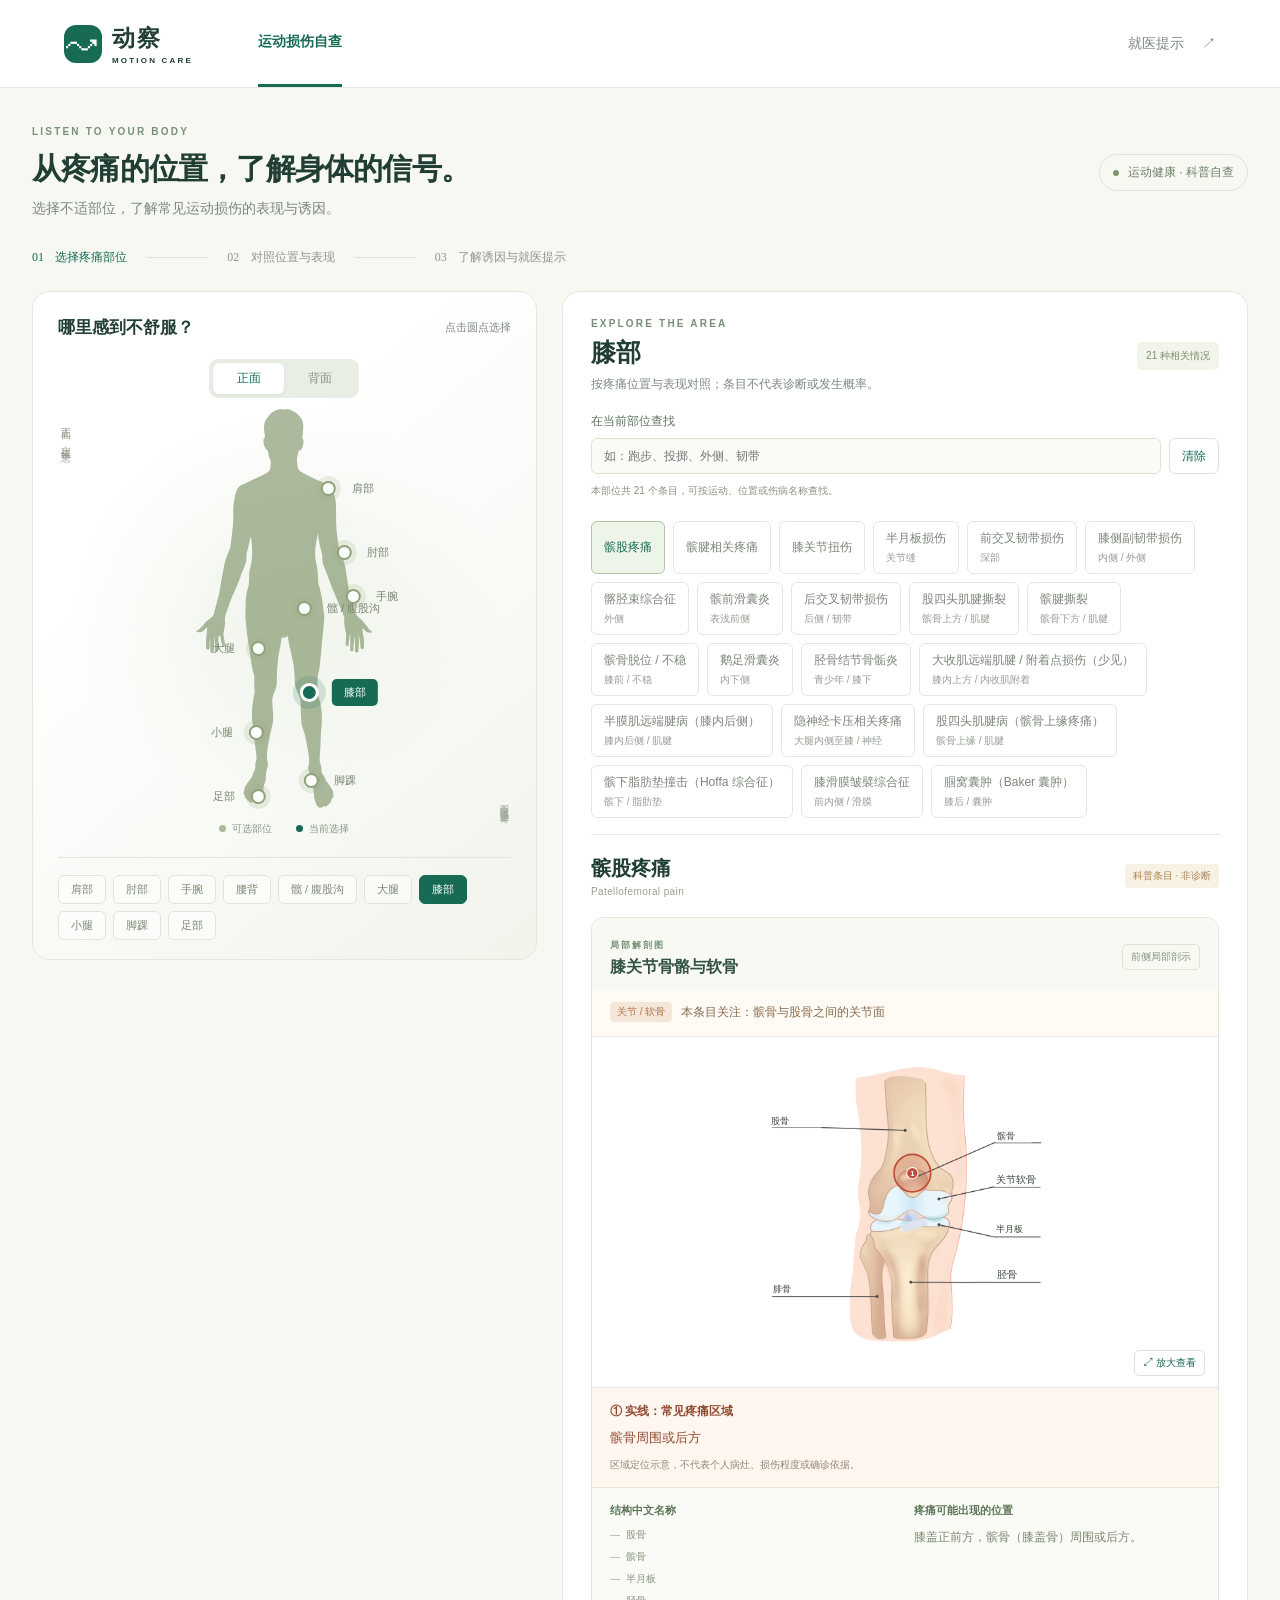
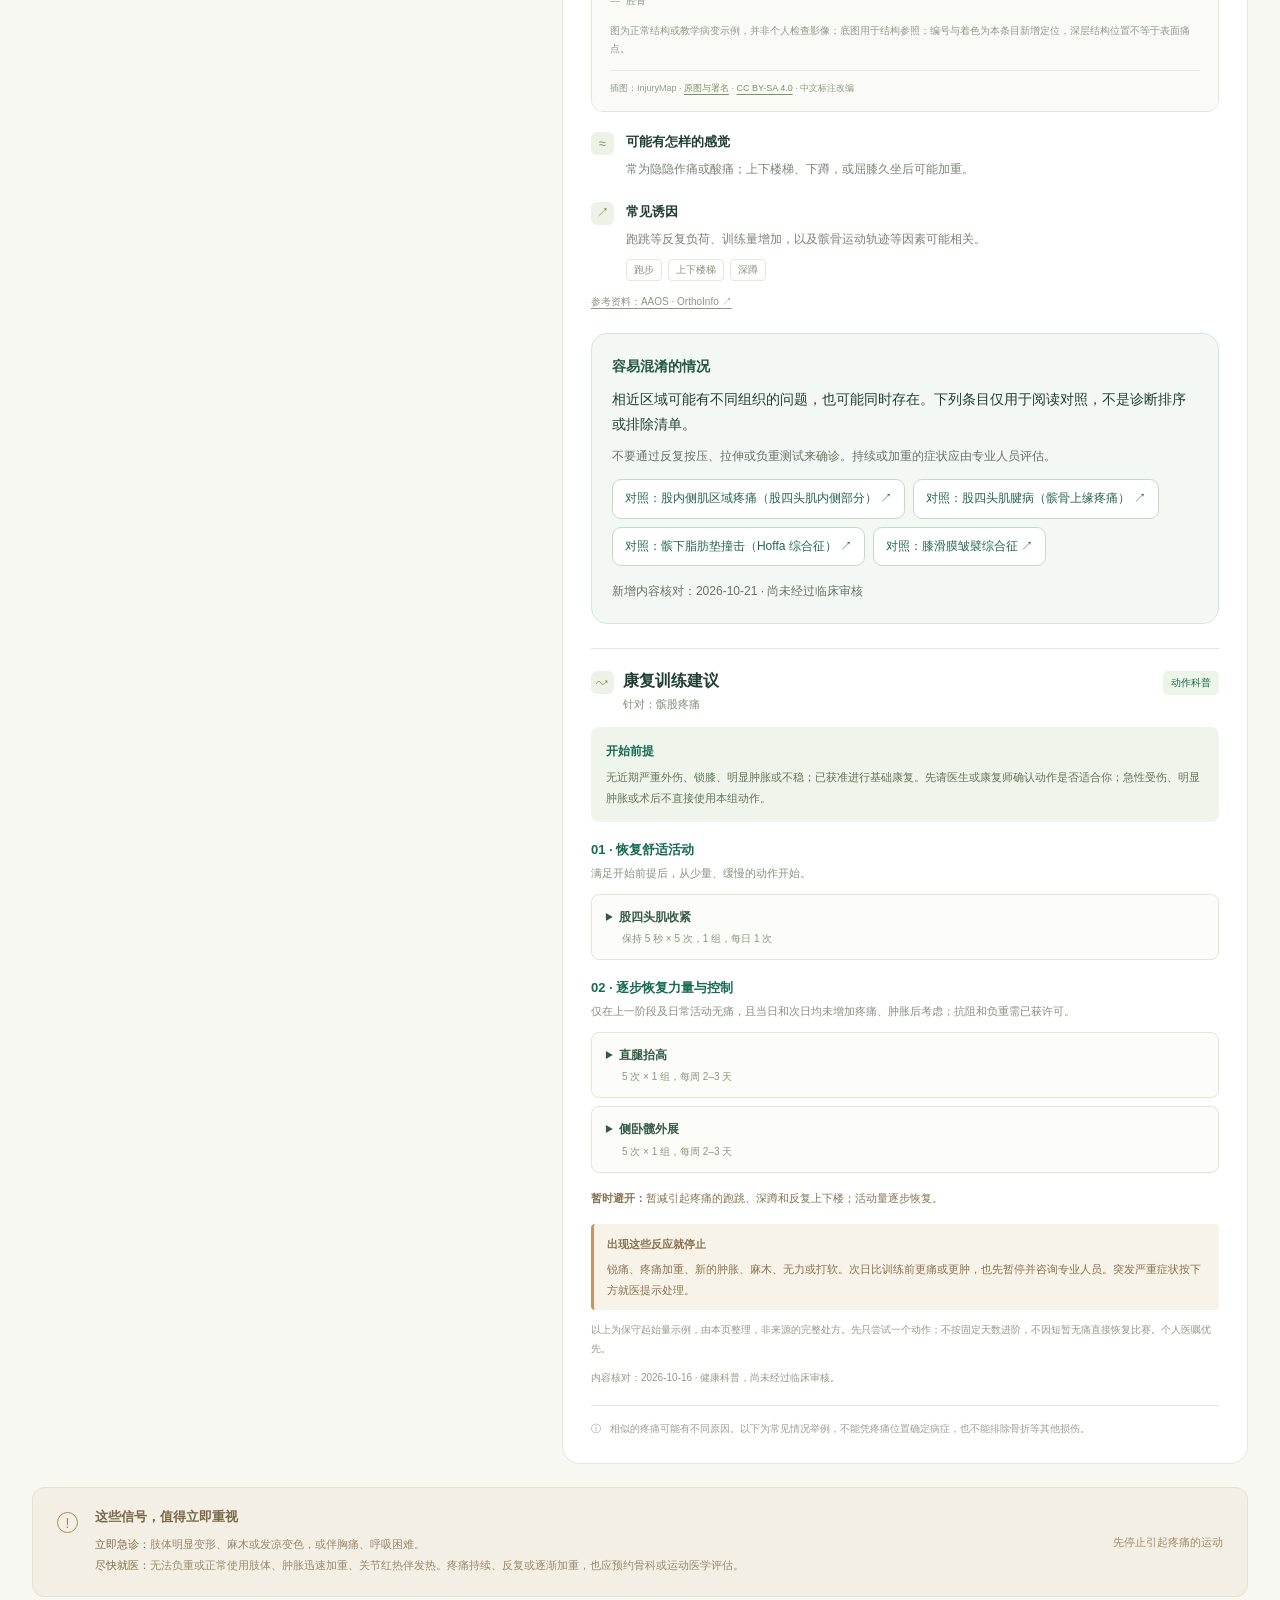
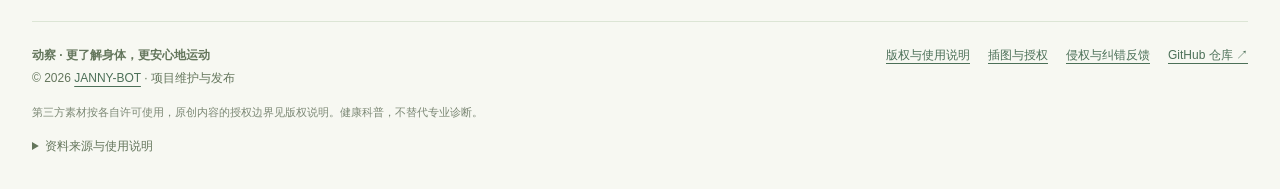
==== commit 0238fb7c: "Add files via upload - 增加了大腿区域症状筛选，选择症状更加便捷 - 增加了股四头肌的部分症状" ====
--- a/index.html
+++ b/index.html
@@ -1,6 +1,6 @@
 <!doctype html>
 <html lang="zh-CN">
-<head><meta charset="utf-8"><meta name="viewport" content="width=device-width, initial-scale=1"><title>动察 · 运动损伤自查</title><meta name="description" content="从疼痛部位出发，了解常见运动损伤的具体位置、疼痛表现与诱因。仅供健康科普，不替代医疗诊断。"><link rel="icon" href="data:image/svg+xml,%3Csvg xmlns='http://www.w3.org/2000/svg' viewBox='0 0 32 32'%3E%3Crect width='32' height='32' rx='9' fill='%23106b56'/%3E%3Cpath d='M5 17h7l3-8 4 15 3-7h5' stroke='white' fill='none' stroke-width='2'/%3E%3C/svg%3E"><link rel="stylesheet" href="style.css?v=20261021"><link rel="stylesheet" href="anatomy.css?v=loc3"><script defer src="conditions.js"></script><script defer src="sports-conditions.js"></script><script defer src="rehab.js?v=20261021"></script><script defer src="anatomy/credits.js"></script><script defer src="anatomy-zh.js?v=loc3"></script><script defer src="anatomy-locations.js?v=20261021"></script><script defer src="anatomy.js?v=20261021"></script><script defer src="overlooked-conditions.js?v=20261021"></script><script defer src="app.js?v=20261021"></script><link rel="stylesheet" href="legal.css?v=rights1"></head>
+<head><meta charset="utf-8"><meta name="viewport" content="width=device-width, initial-scale=1"><title>动察 · 运动损伤自查</title><meta name="description" content="从疼痛部位出发，了解常见运动损伤的具体位置、疼痛表现与诱因。仅供健康科普，不替代医疗诊断。"><link rel="icon" href="data:image/svg+xml,%3Csvg xmlns='http://www.w3.org/2000/svg' viewBox='0 0 32 32'%3E%3Crect width='32' height='32' rx='9' fill='%23106b56'/%3E%3Cpath d='M5 17h7l3-8 4 15 3-7h5' stroke='white' fill='none' stroke-width='2'/%3E%3C/svg%3E"><link rel="stylesheet" href="style.css?v=20261021"><link rel="stylesheet" href="anatomy.css?v=20261021c"><script defer src="conditions.js"></script><script defer src="sports-conditions.js"></script><script defer src="rehab.js?v=20261021"></script><script defer src="anatomy/credits.js"></script><script defer src="anatomy-zh.js?v=20261021b"></script><script defer src="anatomy-locations.js?v=20261021b"></script><script defer src="anatomy.js?v=20261021"></script><script defer src="overlooked-conditions.js?v=20261112c"></script><script defer src="focused-anatomy.js?v=20261112c"></script><script defer src="app.js?v=20261021"></script><link rel="stylesheet" href="legal.css?v=rights1"></head>
 <body>
 <header class="header"><a class="brand" href="./" aria-label="动察首页"><span class="brand-icon">↝</span><strong>动察<span>MOTION CARE</span></strong></a><span class="nav-active">运动损伤自查</span><a class="header-help" href="#safety">就医提示 <span>↗</span></a></header>
 <main><div class="intro"><div><div class="eyebrow">LISTEN TO YOUR BODY</div><h1>从疼痛的位置，了解身体的信号。</h1><p>选择不适部位，了解常见运动损伤的表现与诱因。</p></div><span class="intro-label"><i></i> 运动健康 · 科普自查</span></div>
--- a/anatomy.css
+++ b/anatomy.css
@@ -1,3 +1,9 @@
 .anatomy-card{margin:20px 0 0;border:1px solid #dfe7d8;border-radius:12px;overflow:hidden;background:#fff}.anatomy-heading{padding:17px 18px 12px;display:flex;gap:12px;align-items:center;justify-content:space-between;background:#f7f9f2}.anatomy-heading h4{margin:5px 0 0;font-size:16px;color:#335344}.anatomy-heading .eyebrow{font-size:9px;letter-spacing:2px}.anatomy-view{font-size:10px;color:#86927c;padding:5px 8px;border:1px solid #dce5d2;border-radius:5px;white-space:nowrap}.anatomy-focus{display:flex;gap:9px;align-items:flex-start;padding:12px 18px;background:#fffaf4;border-bottom:1px solid #f0e5d7}.anatomy-focus>span{flex-shrink:0;border-radius:4px;padding:3px 7px;background:#f4e6d8;color:#ad754e;font-size:10px}.anatomy-focus p{font-size:12px;line-height:1.8;margin:0;color:#876c4f}.anatomy-focus strong{font-weight:500}.anatomy-open{position:relative;display:block;width:100%;padding:0;background:#fff;border:0;border-bottom:1px solid var(--line);text-align:initial;cursor:zoom-in}.anatomy-open img{display:block;width:100%;height:350px;object-fit:contain;padding:14px 18px 27px}.anatomy-open:hover{filter:none;background:#fdfefb}.anatomy-open>span{position:absolute;bottom:11px;right:13px;border:1px solid #dbe4d4;border-radius:5px;background:#fffffff2;color:var(--green);padding:5px 8px;font-size:10px}.anatomy-card figcaption{padding:15px 18px;background:#fafbf7;display:grid;grid-template-columns:1fr 1fr;gap:12px 18px}.anatomy-card h5{font-size:11px;font-weight:600;color:#5b7556;margin:0 0 8px}.anatomy-parts ul{list-style:none;padding:0;margin:0}.anatomy-parts li{font-size:10px;line-height:1.8;color:#85927a;margin-top:4px}.anatomy-parts li::before{content:'—';color:#a5b795;margin-right:6px}.anatomy-location p{font-size:12px;line-height:1.9;margin:0;color:#7b886e}.anatomy-context,.anatomy-note,.anatomy-credit{grid-column:1/-1;font-size:10px;line-height:1.8;margin:0;color:#8f9987}.anatomy-context{padding:9px 10px;background:#f0f4e9;border-radius:5px;color:#728365}.anatomy-credit{font-size:9px;padding-top:9px;border-top:1px solid #e7ecdf}.anatomy-credit a{color:#7c906a;text-underline-offset:3px}.anatomy-dialog{width:min(1050px,94vw);max-height:92vh;border:1px solid #dce5d4;border-radius:16px;padding:23px;background:#fff;box-shadow:0 20px 90px #17332240;color:var(--dark)}.anatomy-dialog::backdrop{background:#1634269c;backdrop-filter:none}.anatomy-dialog-head{display:flex;gap:15px;justify-content:space-between;align-items:center}.anatomy-dialog-head span{font-size:11px;color:#8b977e}.anatomy-dialog-head h2{font-size:19px;margin:6px 0 0;line-height:1.6}.anatomy-dialog-head button{flex-shrink:0;width:35px;height:35px;border:1px solid #dfe7d8;border-radius:50%;color:#6d825f;background:#f7f9f2;font-size:25px}.anatomy-dialog-focus{font-size:12px;line-height:1.9;color:#916d49;padding:10px 12px;background:#fcf6ed;border-radius:5px}.anatomy-dialog>img{display:block;width:100%;height:auto;max-height:65vh;object-fit:contain;background:white}.anatomy-dialog-note{font-size:11px;line-height:1.8;color:#8c9781}.anatomy-dialog .anatomy-credit{margin-top:14px}@media(max-width:760px){.anatomy-heading{padding:14px 12px;gap:6px}.anatomy-heading h4{font-size:15px}.anatomy-view{font-size:9px;padding:4px 6px}.anatomy-focus{padding:11px 12px;gap:7px}.anatomy-focus p{font-size:11px}.anatomy-focus>span{font-size:9px;padding:3px 5px}.anatomy-open img{height:300px;padding:12px 8px 28px}.anatomy-card figcaption{padding:13px 12px;grid-template-columns:1fr;gap:14px}.anatomy-location{padding-top:12px;border-top:1px solid #e4ebdc}.anatomy-parts ul{display:grid;grid-template-columns:1fr 1fr;gap:0 6px}.anatomy-parts li{font-size:10px;overflow-wrap:anywhere}.anatomy-dialog{padding:15px;width:95vw;border-radius:12px}.anatomy-dialog-head h2{font-size:16px}.anatomy-dialog>img{max-height:none}}
 .anatomy-open .anatomy-graphic{display:block;width:100%;height:350px;padding:14px 18px 27px;box-sizing:border-box}.anatomy-dialog>.anatomy-graphic{display:block;width:100%;height:auto;max-height:65vh;background:#fff}.anatomy-graphic text{user-select:none}@media(max-width:760px){.anatomy-open .anatomy-graphic{height:300px;padding:12px 8px 28px}.anatomy-dialog>.anatomy-graphic{max-height:none}}
 .location-key-panel{padding:14px 18px;background:#fff6ef;border-bottom:1px solid #f0dfd2;color:#914b32}.location-key-panel strong{font-size:12px}.location-key-panel p{margin:6px 0;font-size:13px;line-height:1.8}.location-key-panel .location-detail{font-size:11px;color:#86725e}.location-key-panel small{font-size:10px;line-height:1.7;color:#948575}.location-key-deep{background:#fff8eb}.location-key-reference{background:#f1f4ed;color:#5c7054}.anatomy-dialog .location-key-panel{border-radius:8px;margin-top:12px}.condition-location-markers text{font-weight:700}
+.focused-diagram-scroll{max-width:100%;overflow:auto;overscroll-behavior:contain;border-radius:10px}
+.focused-diagram-scroll>.focused-graphic{display:block;width:100%;height:auto;max-height:65vh}
+.focused-diagram-scroll.is-zoomed>.focused-graphic{width:max(100%,800px);max-height:none}
+.focused-zoom{display:block;margin:10px 0;padding:8px 12px;border:1px solid #b9cdbf;border-radius:8px;background:#f4f8f2;color:#315c47;cursor:pointer;font:inherit;font-size:13px}
+.focused-zoom:focus-visible,.focused-diagram-scroll:focus-visible{outline:3px solid #a97737;outline-offset:3px}
+@media(max-width:760px){.focused-diagram-scroll>.focused-graphic{max-height:none}}
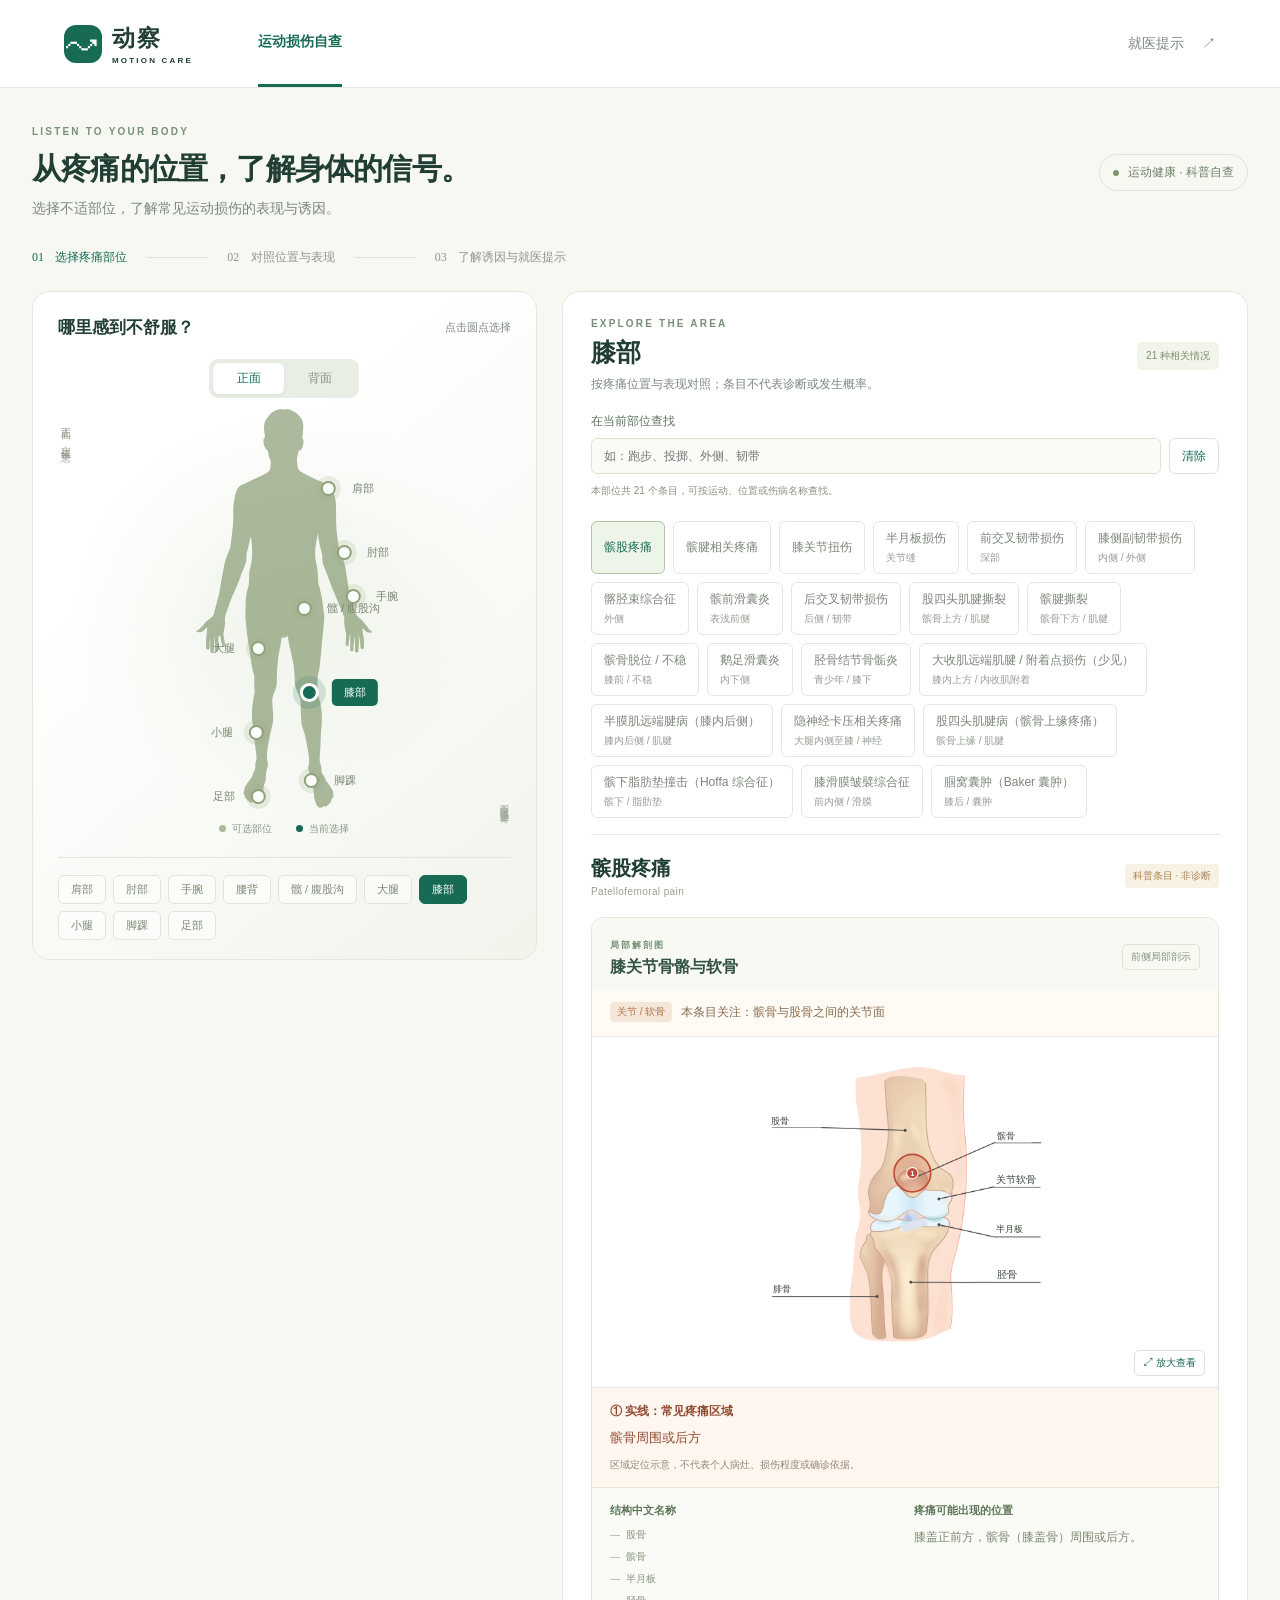
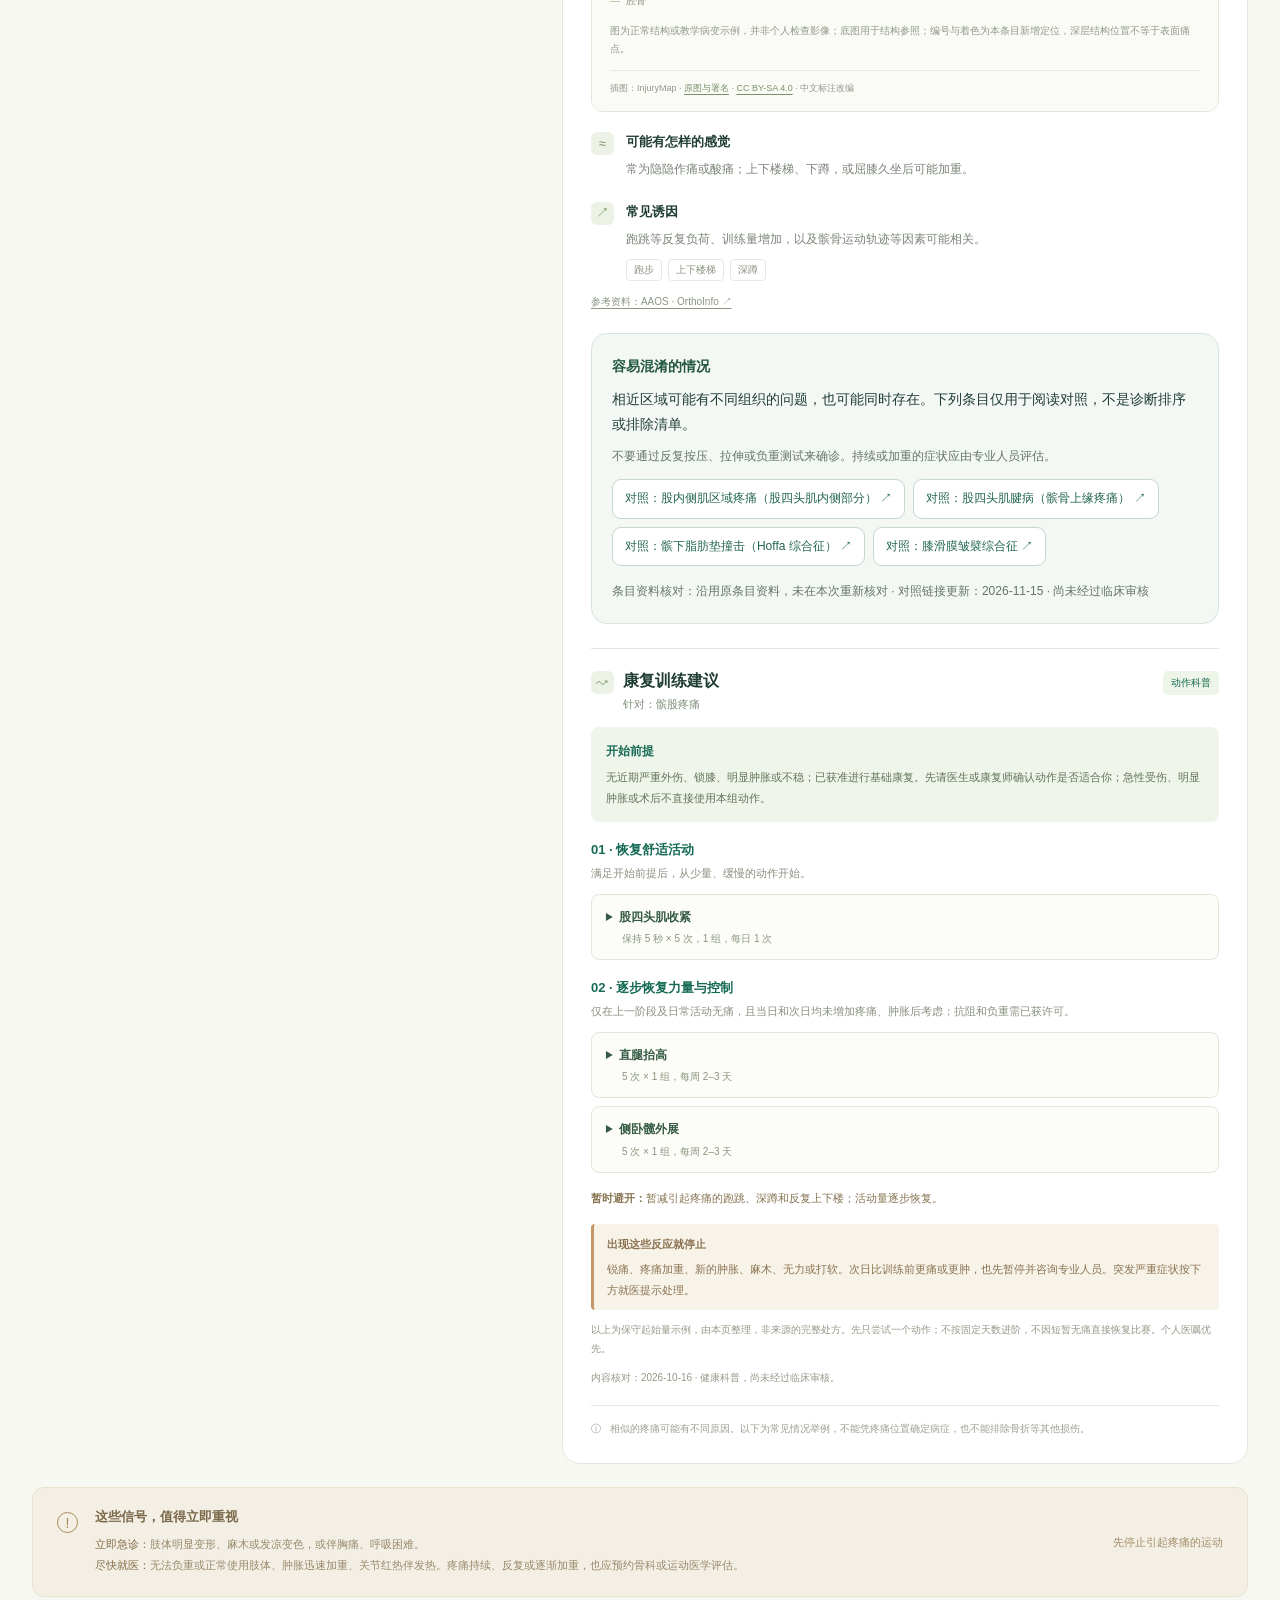
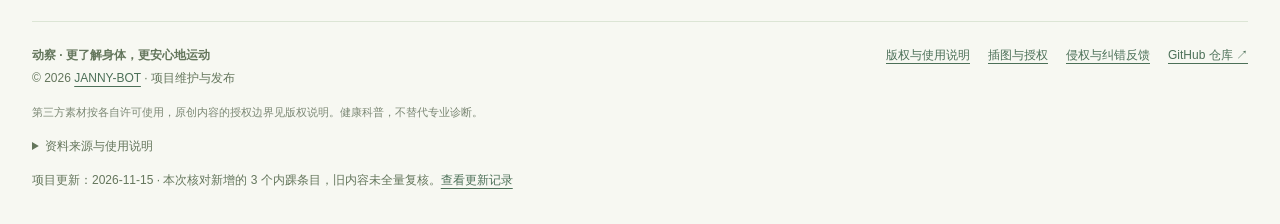
==== commit e8ced874: "Add files via upload - 增加了部分脚踝症状" ====
--- a/index.html
+++ b/index.html
@@ -1,6 +1,6 @@
 <!doctype html>
 <html lang="zh-CN">
-<head><meta charset="utf-8"><meta name="viewport" content="width=device-width, initial-scale=1"><title>动察 · 运动损伤自查</title><meta name="description" content="从疼痛部位出发，了解常见运动损伤的具体位置、疼痛表现与诱因。仅供健康科普，不替代医疗诊断。"><link rel="icon" href="data:image/svg+xml,%3Csvg xmlns='http://www.w3.org/2000/svg' viewBox='0 0 32 32'%3E%3Crect width='32' height='32' rx='9' fill='%23106b56'/%3E%3Cpath d='M5 17h7l3-8 4 15 3-7h5' stroke='white' fill='none' stroke-width='2'/%3E%3C/svg%3E"><link rel="stylesheet" href="style.css?v=20261021"><link rel="stylesheet" href="anatomy.css?v=20261021c"><script defer src="conditions.js"></script><script defer src="sports-conditions.js"></script><script defer src="rehab.js?v=20261021"></script><script defer src="anatomy/credits.js"></script><script defer src="anatomy-zh.js?v=20261021b"></script><script defer src="anatomy-locations.js?v=20261021b"></script><script defer src="anatomy.js?v=20261021"></script><script defer src="overlooked-conditions.js?v=20261112c"></script><script defer src="focused-anatomy.js?v=20261112c"></script><script defer src="app.js?v=20261021"></script><link rel="stylesheet" href="legal.css?v=rights1"></head>
+<head><meta charset="utf-8"><meta name="viewport" content="width=device-width, initial-scale=1"><title>动察 · 运动损伤自查</title><meta name="description" content="从疼痛部位出发，了解常见运动损伤的具体位置、疼痛表现与诱因。仅供健康科普，不替代医疗诊断。"><link rel="icon" href="data:image/svg+xml,%3Csvg xmlns='http://www.w3.org/2000/svg' viewBox='0 0 32 32'%3E%3Crect width='32' height='32' rx='9' fill='%23106b56'/%3E%3Cpath d='M5 17h7l3-8 4 15 3-7h5' stroke='white' fill='none' stroke-width='2'/%3E%3C/svg%3E"><link rel="stylesheet" href="style.css?v=20261021"><link rel="stylesheet" href="anatomy.css?v=20261021c"><script defer src="conditions.js"></script><script defer src="sports-conditions.js"></script><script defer src="rehab.js?v=20261021"></script><script defer src="anatomy/credits.js"></script><script defer src="anatomy-zh.js?v=20261021b"></script><script defer src="anatomy-locations.js?v=20261021b"></script><script defer src="anatomy.js?v=20261021"></script><script defer src="overlooked-conditions.js?v=20261115"></script><script defer src="focused-anatomy.js?v=20261115"></script><script defer src="app.js?v=20261021"></script><link rel="stylesheet" href="legal.css?v=rights1"></head>
 <body>
 <header class="header"><a class="brand" href="./" aria-label="动察首页"><span class="brand-icon">↝</span><strong>动察<span>MOTION CARE</span></strong></a><span class="nav-active">运动损伤自查</span><a class="header-help" href="#safety">就医提示 <span>↗</span></a></header>
 <main><div class="intro"><div><div class="eyebrow">LISTEN TO YOUR BODY</div><h1>从疼痛的位置，了解身体的信号。</h1><p>选择不适部位，了解常见运动损伤的表现与诱因。</p></div><span class="intro-label"><i></i> 运动健康 · 科普自查</span></div>
@@ -8,4 +8,4 @@
 <div class="workspace"><section class="body-panel" aria-labelledby="body-title"><div class="panel-heading"><h2 id="body-title">哪里感到不舒服？</h2><span>点击圆点选择</span></div><div class="view-switch" aria-label="人体视角"><button data-view="front" aria-pressed="true">正面</button><button data-view="back" aria-pressed="false">背面</button></div><div class="body-stage"><span class="orientation" id="orientation">正面 · 示意图</span><div class="human"><img src="body.svg" alt="人体全身轮廓，使用标记或下方按钮选择疼痛部位"><div id="hotspots"></div></div><span class="body-caption">图中区域仅供定位参考</span></div><div class="legend"><span><i></i>可选部位</span><span><i class="selected-dot"></i>当前选择</span></div><div class="region-buttons" id="regions" aria-label="按名称选择部位"></div></section>
 <section class="detail-panel" aria-labelledby="region-title"><div class="region-header"><div><div class="eyebrow">EXPLORE THE AREA</div><h2 id="region-title"></h2><p id="region-subtitle"></p></div><span class="region-number" id="region-count"></span></div><div class="condition-tabs" id="conditions" aria-label="选择常见损伤"></div><article id="detail" aria-live="polite"></article><div class="clinical-note"><span>ⓘ</span><p>相似的疼痛可能有不同原因。以下为常见情况举例，不能凭疼痛位置确定病症，也不能排除骨折等其他损伤。</p></div></section></div>
 <section class="safety" id="safety"><div class="safety-symbol">!</div><div><h2>这些信号，值得立即重视</h2><p><strong>立即急诊：</strong>肢体明显变形、麻木或发凉变色，或伴胸痛、呼吸困难。<br><strong>尽快就医：</strong>无法负重或正常使用肢体、肿胀迅速加重、关节红热伴发热。疼痛持续、反复或逐渐加重，也应预约骨科或运动医学评估。</p></div><span class="safety-tag">先停止引起疼痛的运动</span></section>
-<footer class="site-footer"><div><p><strong>动察 · 更了解身体，更安心地运动</strong></p><p>© 2026 <a href="https://github.com/JANNY-BOT" target="_blank" rel="noopener">JANNY-BOT</a> · 项目维护与发布</p></div><nav aria-label="版权与反馈"><a href="legal.html">版权与使用说明</a><a href="third-party-notices.html">插图与授权</a><a href="legal.html#report">侵权与纠错反馈</a><a href="https://github.com/JANNY-BOT/motion-check" target="_blank" rel="noopener">GitHub 仓库 ↗</a></nav><p class="footer-note">第三方素材按各自许可使用，原创内容的授权边界见版权说明。健康科普，不替代专业诊断。</p><details><summary>资料来源与使用说明</summary><p>医学科普参考 NHS、AAOS、Mayo Clinic、AOFAS、ASSH、HSS 及运动损伤医学综述；各条目附对应来源。本页内容为整理摘要，未经过临床审核，不提供诊断、用药或个体化治疗建议。资料核对：2026-10-04。</p><p><a href="https://www.nhs.uk/conditions/sprains-and-strains/" target="_blank" rel="noopener">NHS · 扭伤与拉伤</a> · <a href="https://www.orthoinfo.org/diseases--conditions/sprains-strains-and-other-soft-tissue-injuries" target="_blank" rel="noopener">AAOS · 软组织损伤</a></p><p>人体轮廓：Mikael Häggström / Frédéric MICHEL / RexxS，公共领域。<a href="https://commons.wikimedia.org/wiki/File:Human_body_silhouette.svg" target="_blank" rel="noopener">查看原图</a>。本页调整显示颜色；正背面使用相同定位轮廓，非精确解剖图。</p><p>你的部位选择仅在当前页面使用，不上传健康信息。</p></details></footer></main></body></html>
+<footer class="site-footer"><div><p><strong>动察 · 更了解身体，更安心地运动</strong></p><p>© 2026 <a href="https://github.com/JANNY-BOT" target="_blank" rel="noopener">JANNY-BOT</a> · 项目维护与发布</p></div><nav aria-label="版权与反馈"><a href="legal.html">版权与使用说明</a><a href="third-party-notices.html">插图与授权</a><a href="legal.html#report">侵权与纠错反馈</a><a href="https://github.com/JANNY-BOT/motion-check" target="_blank" rel="noopener">GitHub 仓库 ↗</a></nav><p class="footer-note">第三方素材按各自许可使用，原创内容的授权边界见版权说明。健康科普，不替代专业诊断。</p><details><summary>资料来源与使用说明</summary><p>医学科普参考 NHS、AAOS、Mayo Clinic、AOFAS、ASSH、HSS 及运动损伤医学综述；各条目附对应来源。本页内容为整理摘要，未经过临床审核，不提供诊断、用药或个体化治疗建议。基础资料历史核对：2026-10-04；部分扩展条目的核对日期见条目。</p><p><a href="https://www.nhs.uk/conditions/sprains-and-strains/" target="_blank" rel="noopener">NHS · 扭伤与拉伤</a> · <a href="https://www.orthoinfo.org/diseases--conditions/sprains-strains-and-other-soft-tissue-injuries" target="_blank" rel="noopener">AAOS · 软组织损伤</a></p><p>人体轮廓：Mikael Häggström / Frédéric MICHEL / RexxS，公共领域。<a href="https://commons.wikimedia.org/wiki/File:Human_body_silhouette.svg" target="_blank" rel="noopener">查看原图</a>。本页调整显示颜色；正背面使用相同定位轮廓，非精确解剖图。</p><p>你的部位选择仅在当前页面使用，不上传健康信息。</p></details><p data-release-note>项目更新：2026-11-15 · 本次核对新增的 3 个内踝条目，旧内容未全量复核。<a href="CHANGELOG.md">查看更新记录</a></p></footer></main></body></html>
